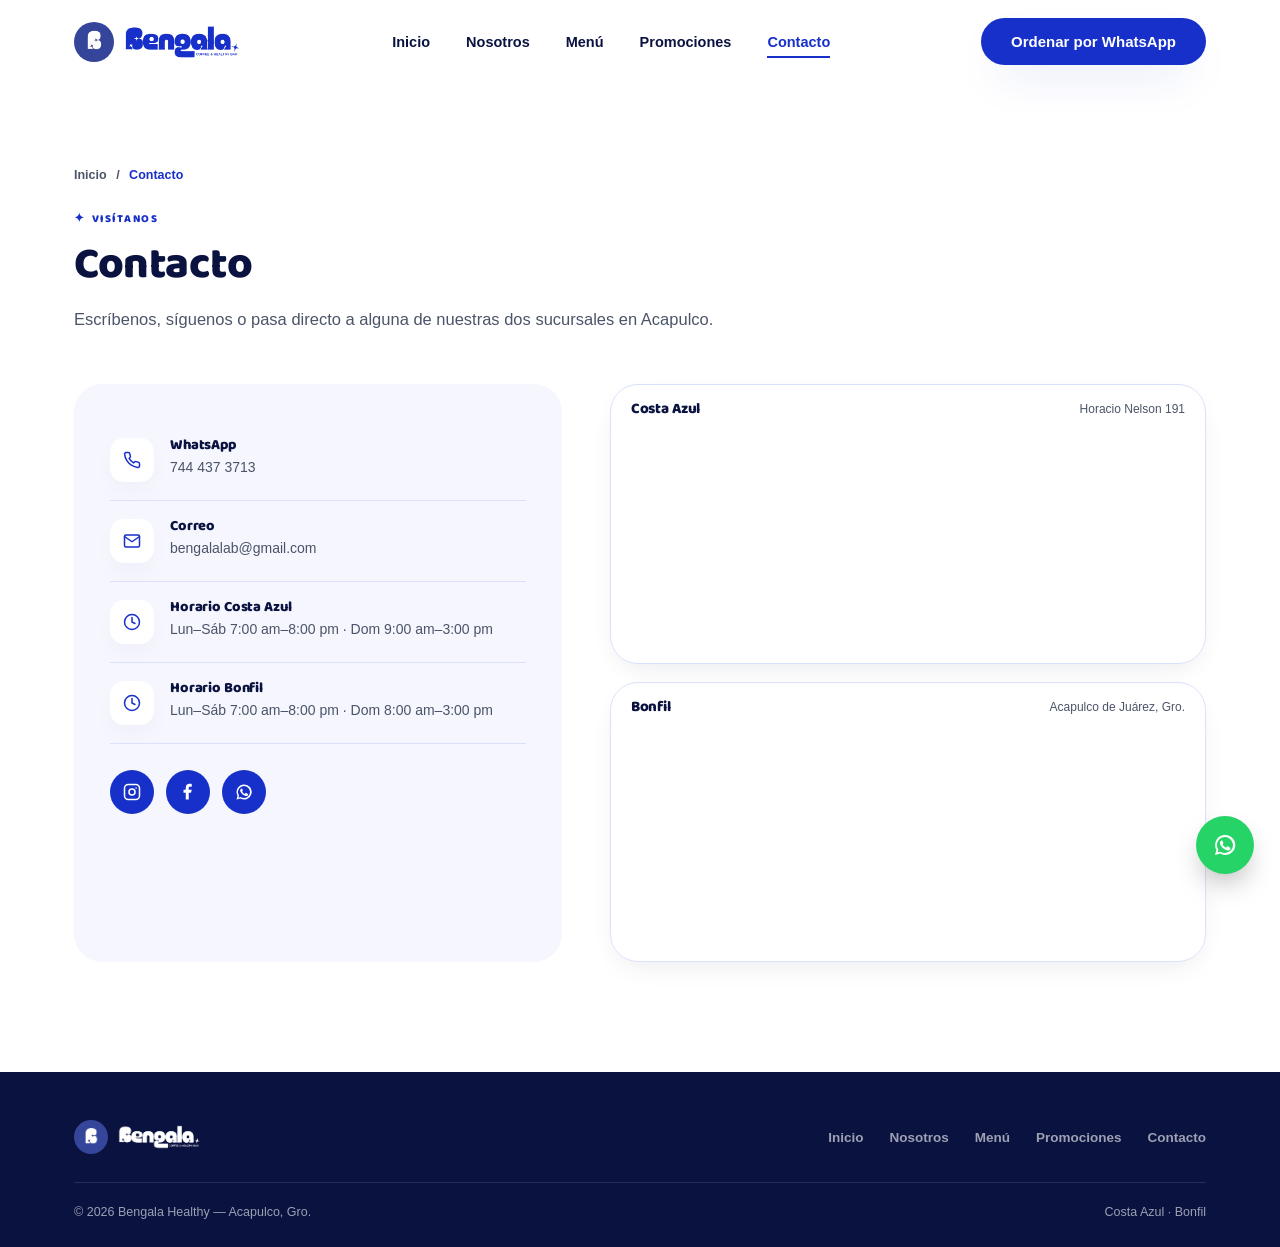
==== bengala-contacto.html @ 504281fe "Usa el logotipo real de Bengala (letras) en vez de texto tipografiado Co-Authored-By: Claude Sonnet " ====
<!DOCTYPE html>
<html lang="es-MX">
<head>
<meta charset="UTF-8">
<meta name="viewport" content="width=device-width, initial-scale=1.0">
<title>Contacto | Bengala Healthy — Acapulco</title>
<meta name="description" content="Contacta a Bengala Healthy: WhatsApp, correo, horarios y ubicaciones en Costa Azul y Bonfil, Acapulco.">
<link rel="icon" type="image/jpeg" href="[data-uri]">
<style>
:root{
  --cobalt-50:#EEF0FD;--cobalt-100:#DCE1FB;--cobalt-200:#B9C3F7;--cobalt-300:#8D9CF0;
  --cobalt-400:#5A6BE5;--cobalt-500:#2F44D6;--cobalt-600:#1730C9;--cobalt-700:#12269E;
  --cobalt-800:#0E1D79;--cobalt-900:#0A1554;--ink:#0A1240;--graphite:#4B5468;
  --shadow-soft:0 20px 45px -20px rgba(23,48,201,0.4);--shadow-card:0 10px 30px -12px rgba(14,27,61,0.12);
  --font:-apple-system,BlinkMacSystemFont,"Segoe UI",Roboto,"Helvetica Neue",Arial,sans-serif;
}
*{box-sizing:border-box;}
@font-face{font-family:'Baloo 2';font-style:normal;font-weight:400 800;font-display:swap;src:url([data-uri]) format("woff2");}
html{scroll-behavior:smooth;}
body{margin:0;font-family:var(--font);color:var(--ink);background:#fff;-webkit-font-smoothing:antialiased;}
h1,h2,h3,h4{margin:0;line-height:1.08;font-weight:800;letter-spacing:-0.01em;text-wrap:balance;font-family:'Baloo 2',var(--font);}
p{margin:0;}
a{text-decoration:none;color:inherit;}
img{max-width:100%;display:block;}
::selection{background:var(--cobalt-100);color:var(--cobalt-900);}
.wrap{max-width:1180px;margin:0 auto;padding:0 24px;}
.eyebrow{display:inline-flex;align-items:center;gap:6px;font-size:11px;font-weight:800;letter-spacing:0.14em;text-transform:uppercase;color:var(--cobalt-600);font-family:'Baloo 2',var(--font);}
.eyebrow::before{content:"✦";font-size:12px;}
.btn{display:inline-flex;align-items:center;justify-content:center;gap:8px;padding:15px 30px;border-radius:100px;font-weight:700;font-size:15px;cursor:pointer;border:none;transition:transform .25s ease,box-shadow .25s ease,background .25s ease,border-color .25s ease;white-space:nowrap;}
.btn-primary{background:var(--cobalt-600);color:#fff;box-shadow:var(--shadow-soft);}
.btn-primary:hover{transform:translateY(-2px);background:var(--cobalt-700);}
header{position:fixed;top:0;left:0;right:0;z-index:100;padding:18px 0;transition:background .3s ease,box-shadow .3s ease,padding .3s ease,backdrop-filter .3s ease;}
header.scrolled{background:rgba(255,255,255,0.92);backdrop-filter:blur(10px);box-shadow:var(--shadow-card);padding:12px 0;}
.nav-inner{display:flex;align-items:center;justify-content:space-between;gap:20px;}
.logo{display:flex;align-items:center;gap:10px;}
.logo-mark{width:40px;height:40px;flex-shrink:0;display:block;border-radius:50%;overflow:hidden;}
.logo-mark img{display:block;width:100%;height:100%;object-fit:cover;}
.logo-text{line-height:1.1;}
.logo-text b{display:block;font-size:19px;font-weight:800;color:var(--ink);font-family:'Baloo 2',var(--font);}
.logo-text span{display:block;font-size:10px;font-weight:800;letter-spacing:0.2em;text-transform:uppercase;color:var(--cobalt-600);}
.wordmark-blue{height:34px;width:auto;display:block;}
.wordmark-white{height:34px;width:auto;display:none;}
.footer-wordmark{height:24px;width:auto;display:block;}
nav.links{display:flex;align-items:center;gap:36px;}
nav.links a{font-size:14.5px;font-weight:700;color:var(--ink);position:relative;padding:4px 0;}
nav.links a.active{color:var(--cobalt-600);}
nav.links a::after{content:"";position:absolute;left:0;bottom:-4px;width:0;height:2px;background:var(--cobalt-600);transition:width .25s ease;}
nav.links a:hover::after,nav.links a.active::after{width:100%;}
.nav-cta{display:flex;align-items:center;gap:14px;}
.burger{display:none;background:none;cursor:pointer;padding:8px;border-radius:50%;border:1px solid var(--cobalt-100);}
.burger span{display:block;width:20px;height:2px;background:var(--ink);border-radius:2px;}
.mobile-menu{display:none;background:#fff;border-top:1px solid var(--cobalt-100);padding:22px 24px;flex-direction:column;gap:18px;font-weight:700;font-size:16px;box-shadow:var(--shadow-card);}
.mobile-menu.open{display:flex;}
.mobile-menu a.active{color:var(--cobalt-600);}
.mobile-menu .btn{align-self:flex-start;}
@media(max-width:860px){nav.links{display:none;}.nav-cta .btn-primary{display:none;}.burger{display:inline-flex;flex-direction:column;align-items:center;justify-content:center;gap:4px;}}
.breadcrumb{font-size:12.5px;font-weight:700;color:var(--graphite);margin-bottom:26px;}
.breadcrumb a:hover{color:var(--cobalt-600);}
.breadcrumb .sep{margin:0 6px;}
.breadcrumb .current{color:var(--cobalt-600);}
.section-head{max-width:640px;margin-bottom:52px;}
.section-head h1,.section-head h2{margin-top:14px;font-size:clamp(30px,3.6vw,44px);}
.section-head p{margin-top:16px;font-size:16.5px;color:var(--graphite);line-height:1.6;}
.contacto-section{padding:168px 0 110px;background:#fff;}
@media(max-width:640px){.contacto-section{padding-top:112px;padding-bottom:70px;}}
.contact-grid{display:grid;grid-template-columns:.9fr 1.1fr;gap:48px;}
.contact-card{background:rgba(238,240,253,.6);border-radius:28px;padding:36px;}
.contact-row{display:flex;gap:16px;padding:18px 0;border-bottom:1px solid var(--cobalt-100);}
.contact-row:last-of-type{border-bottom:none;}
.contact-icon{width:44px;height:44px;border-radius:14px;background:#fff;box-shadow:var(--shadow-card);display:flex;align-items:center;justify-content:center;flex-shrink:0;}
.contact-row h4{font-size:14.5px;}
.contact-row p,.contact-row a{margin-top:5px;font-size:14px;color:var(--graphite);display:block;}
.contact-row a:hover{color:var(--cobalt-600);}
.social-row{display:flex;gap:12px;margin-top:26px;}
.social-btn{width:44px;height:44px;border-radius:50%;background:var(--cobalt-600);color:#fff;display:flex;align-items:center;justify-content:center;transition:transform .2s ease,background .2s ease;}
.social-btn:hover{background:var(--cobalt-700);transform:translateY(-3px);}
.map-stack{display:flex;flex-direction:column;gap:18px;}
.map-card{border-radius:28px;overflow:hidden;box-shadow:var(--shadow-card);border:1px solid var(--cobalt-100);}
.map-label{padding:16px 20px;display:flex;justify-content:space-between;align-items:center;}
.map-label h4{font-size:15px;}
.map-label span{font-size:12px;color:var(--graphite);}
.map-card iframe{width:100%;height:230px;border:0;display:block;}
@media(max-width:900px){.contact-grid{grid-template-columns:1fr;}}
footer{background:var(--ink);color:rgba(255,255,255,.6);padding:48px 0 28px;}
.footer-top{display:flex;justify-content:space-between;align-items:center;flex-wrap:wrap;gap:20px;padding-bottom:28px;border-bottom:1px solid rgba(255,255,255,.12);}
.footer-logo{display:flex;align-items:center;gap:10px;color:#fff;font-weight:800;font-size:20px;font-family:'Baloo 2',var(--font);}
.footer-logo .logo-mark{width:34px;height:34px;}
.footer-links{display:flex;flex-wrap:wrap;gap:26px;font-size:13.5px;font-weight:700;}
.footer-links a:hover{color:#fff;}
.footer-bottom{display:flex;justify-content:space-between;flex-wrap:wrap;gap:10px;padding-top:22px;font-size:12.5px;}
.whatsapp-float{position:fixed;bottom:26px;right:26px;z-index:90;width:58px;height:58px;border-radius:50%;background:#25D366;color:#fff;display:flex;align-items:center;justify-content:center;box-shadow:0 14px 30px -10px rgba(0,0,0,.4);animation:pulse 2.4s infinite;}
@keyframes pulse{0%{box-shadow:0 0 0 0 rgba(37,211,102,.45),0 14px 30px -10px rgba(0,0,0,.4);}70%{box-shadow:0 0 0 14px rgba(37,211,102,0),0 14px 30px -10px rgba(0,0,0,.4);}100%{box-shadow:0 0 0 0 rgba(37,211,102,0),0 14px 30px -10px rgba(0,0,0,.4);}}
[data-reveal]{opacity:0;transform:translateY(22px);transition:opacity .7s ease,transform .7s ease;}
[data-reveal].in{opacity:1;transform:translateY(0);}
@media(prefers-reduced-motion:reduce){[data-reveal]{opacity:1;transform:none;transition:none;}.whatsapp-float{animation:none;}}
</style>
</head>
<body>

<header id="siteHeader">
  <div class="wrap nav-inner">
    <a href="index.html" class="logo">
      <span class="logo-mark"><img src="[data-uri]" alt="Bengala"></span>
      <span class="logo-text"><img class="wordmark-blue" src="[data-uri]" alt="Bengala Coffee & Healthy Bar"><img class="wordmark-white" src="[data-uri]" alt="Bengala Coffee & Healthy Bar"></span>
    </a>
    <nav class="links" id="navLinks">
      <a href="index.html">Inicio</a>
      <a href="bengala-nosotros.html">Nosotros</a>
      <a href="bengala-menu.html">Menú</a>
      <a href="bengala-promociones.html">Promociones</a>
      <a href="bengala-contacto.html" class="active">Contacto</a>
    </nav>
    <div class="nav-cta">
      <a href="https://wa.me/527444373713" target="_blank" rel="noopener" class="btn btn-primary">Ordenar por WhatsApp</a>
      <button class="burger" id="burger" aria-label="Abrir menú" aria-expanded="false"><span></span><span></span><span></span></button>
    </div>
  </div>
  <div class="mobile-menu" id="mobileMenu">
    <a href="index.html">Inicio</a>
    <a href="bengala-nosotros.html">Nosotros</a>
    <a href="bengala-menu.html">Menú</a>
    <a href="bengala-promociones.html">Promociones</a>
    <a href="bengala-contacto.html" class="active">Contacto</a>
    <a href="https://wa.me/527444373713" target="_blank" rel="noopener" class="btn btn-primary">Ordenar por WhatsApp</a>
  </div>
</header>

<section class="contacto-section">
  <div class="wrap">
    <nav class="breadcrumb" data-reveal>
      <a href="index.html">Inicio</a>
      <span class="sep">/</span>
      <span class="current">Contacto</span>
    </nav>
    <div class="section-head" data-reveal>
      <span class="eyebrow">Visítanos</span>
      <h1>Contacto</h1>
      <p>Escríbenos, síguenos o pasa directo a alguna de nuestras dos sucursales en Acapulco.</p>
    </div>

    <div class="contact-grid">
      <div class="contact-card" data-reveal>
        <div class="contact-row">
          <div class="contact-icon"><svg width="18" height="18" viewBox="0 0 24 24" fill="none" stroke="#1730C9" stroke-width="2" stroke-linecap="round" stroke-linejoin="round"><path d="M22 16.92v3a2 2 0 0 1-2.18 2 19.79 19.79 0 0 1-8.63-3.07 19.5 19.5 0 0 1-6-6 19.79 19.79 0 0 1-3.07-8.67A2 2 0 0 1 4.11 2h3a2 2 0 0 1 2 1.72c.13.96.36 1.9.68 2.81a2 2 0 0 1-.45 2.11L8.09 9.91a16 16 0 0 0 6 6l1.27-1.27a2 2 0 0 1 2.11-.45c.9.32 1.85.55 2.81.68A2 2 0 0 1 22 16.92Z"/></svg></div>
          <div>
            <h4>WhatsApp</h4>
            <a href="https://wa.me/527444373713" target="_blank" rel="noopener">744 437 3713</a>
          </div>
        </div>
        <div class="contact-row">
          <div class="contact-icon"><svg width="18" height="18" viewBox="0 0 24 24" fill="none" stroke="#1730C9" stroke-width="2" stroke-linecap="round" stroke-linejoin="round"><path d="m22 6-10 7L2 6"/><rect x="2" y="4" width="20" height="16" rx="2"/></svg></div>
          <div>
            <h4>Correo</h4>
            <a href="mailto:bengalalab@gmail.com">bengalalab@gmail.com</a>
          </div>
        </div>
        <div class="contact-row">
          <div class="contact-icon"><svg width="18" height="18" viewBox="0 0 24 24" fill="none" stroke="#1730C9" stroke-width="2" stroke-linecap="round" stroke-linejoin="round"><circle cx="12" cy="12" r="10"/><polyline points="12 6 12 12 16 14"/></svg></div>
          <div>
            <h4>Horario Costa Azul</h4>
            <p>Lun–Sáb 7:00 am–8:00 pm · Dom 9:00 am–3:00 pm</p>
          </div>
        </div>
        <div class="contact-row">
          <div class="contact-icon"><svg width="18" height="18" viewBox="0 0 24 24" fill="none" stroke="#1730C9" stroke-width="2" stroke-linecap="round" stroke-linejoin="round"><circle cx="12" cy="12" r="10"/><polyline points="12 6 12 12 16 14"/></svg></div>
          <div>
            <h4>Horario Bonfil</h4>
            <p>Lun–Sáb 7:00 am–8:00 pm · Dom 8:00 am–3:00 pm</p>
          </div>
        </div>

        <div class="social-row">
          <a href="https://www.instagram.com/bengala.healthy/" target="_blank" rel="noopener" aria-label="Instagram" class="social-btn">
            <svg width="18" height="18" viewBox="0 0 24 24" fill="none" stroke="white" stroke-width="2"><rect x="2" y="2" width="20" height="20" rx="5"/><circle cx="12" cy="12" r="4"/><circle cx="17.5" cy="6.5" r="1" fill="white" stroke="none"/></svg>
          </a>
          <a href="https://www.facebook.com/p/BengalaHealthy-61576665325923/" target="_blank" rel="noopener" aria-label="Facebook" class="social-btn">
            <svg width="18" height="18" viewBox="0 0 24 24" fill="white" stroke="none"><path d="M13 22v-9h3l1-4h-4V6.5C13 5.4 13.4 5 14.6 5H17V1.2C16.6 1.1 15.4 1 14 1c-3 0-5 1.8-5 5.2V9H6v4h3v9h4Z"/></svg>
          </a>
          <a href="https://wa.me/527444373713" target="_blank" rel="noopener" aria-label="WhatsApp" class="social-btn">
            <svg width="18" height="18" viewBox="0 0 24 24" fill="white" stroke="none"><path d="M12 2a10 10 0 0 0-8.6 15L2 22l5.2-1.4A10 10 0 1 0 12 2Zm0 18a8 8 0 0 1-4.1-1.1l-.3-.2-3 .8.8-2.9-.2-.3A8 8 0 1 1 12 20Zm4.4-6c-.2-.1-1.4-.7-1.6-.8-.2-.1-.4-.1-.6.1-.2.2-.6.8-.8 1-.1.2-.3.2-.5.1-.2-.1-1-.4-1.9-1.2-.7-.6-1.2-1.4-1.3-1.6-.1-.2 0-.4.1-.5l.4-.4c.1-.1.2-.3.2-.4.1-.1 0-.3 0-.4-.1-.1-.6-1.4-.8-1.9-.2-.5-.4-.4-.6-.4h-.5c-.2 0-.4.1-.7.3-.2.2-.9.9-.9 2.2s.9 2.5 1.1 2.7c.1.2 1.9 2.9 4.6 4 .6.3 1.1.4 1.5.5.6.2 1.2.2 1.6.1.5-.1 1.4-.6 1.6-1.1.2-.5.2-1 .1-1.1-.1-.1-.2-.2-.4-.3Z"/></svg>
          </a>
        </div>
      </div>

      <div class="map-stack" data-reveal>
        <div class="map-card">
          <div class="map-label"><h4>Costa Azul</h4><span>Horacio Nelson 191</span></div>
          <iframe loading="lazy" referrerpolicy="no-referrer-when-downgrade" src="https://www.google.com/maps?q=Bengala+Horacio+Nelson+191+Costa+Azul+Acapulco&output=embed"></iframe>
        </div>
        <div class="map-card">
          <div class="map-label"><h4>Bonfil</h4><span>Acapulco de Juárez, Gro.</span></div>
          <iframe loading="lazy" referrerpolicy="no-referrer-when-downgrade" src="https://www.google.com/maps?q=Bengala+Healthy+Bonfil+Acapulco&output=embed"></iframe>
        </div>
      </div>
    </div>
  </div>
</section>

<footer>
  <div class="wrap">
    <div class="footer-top">
      <div class="footer-logo"><span class="logo-mark"><img src="[data-uri]" alt="Bengala"></span> <img class="footer-wordmark" src="[data-uri]" alt="Bengala Coffee & Healthy Bar"></div>
      <nav class="footer-links">
        <a href="index.html">Inicio</a>
        <a href="bengala-nosotros.html">Nosotros</a>
        <a href="bengala-menu.html">Menú</a>
        <a href="bengala-promociones.html">Promociones</a>
        <a href="bengala-contacto.html">Contacto</a>
      </nav>
    </div>
    <div class="footer-bottom">
      <span>© 2026 Bengala Healthy — Acapulco, Gro.</span>
      <span>Costa Azul · Bonfil</span>
    </div>
  </div>
</footer>

<a href="https://wa.me/527444373713" target="_blank" rel="noopener" aria-label="Escríbenos por WhatsApp" class="whatsapp-float">
  <svg width="24" height="24" viewBox="0 0 24 24" fill="white" stroke="none"><path d="M12 2a10 10 0 0 0-8.6 15L2 22l5.2-1.4A10 10 0 1 0 12 2Zm0 18a8 8 0 0 1-4.1-1.1l-.3-.2-3 .8.8-2.9-.2-.3A8 8 0 1 1 12 20Zm4.4-6c-.2-.1-1.4-.7-1.6-.8-.2-.1-.4-.1-.6.1-.2.2-.6.8-.8 1-.1.2-.3.2-.5.1-.2-.1-1-.4-1.9-1.2-.7-.6-1.2-1.4-1.3-1.6-.1-.2 0-.4.1-.5l.4-.4c.1-.1.2-.3.2-.4.1-.1 0-.3 0-.4-.1-.1-.6-1.4-.8-1.9-.2-.5-.4-.4-.6-.4h-.5c-.2 0-.4.1-.7.3-.2.2-.9.9-.9 2.2s.9 2.5 1.1 2.7c.1.2 1.9 2.9 4.6 4 .6.3 1.1.4 1.5.5.6.2 1.2.2 1.6.1.5-.1 1.4-.6 1.6-1.1.2-.5.2-1 .1-1.1-.1-.1-.2-.2-.4-.3Z"/></svg>
</a>

<script>
  var header = document.getElementById('siteHeader');
  function applyHeaderState(){ header.classList.toggle('scrolled', window.scrollY > 20); }
  window.addEventListener('scroll', applyHeaderState);
  applyHeaderState();

  var burger = document.getElementById('burger');
  var mobileMenu = document.getElementById('mobileMenu');
  burger.addEventListener('click', function(){
    var open = mobileMenu.classList.toggle('open');
    burger.setAttribute('aria-expanded', open ? 'true' : 'false');
  });
  Array.prototype.forEach.call(mobileMenu.querySelectorAll('a'), function(a){
    a.addEventListener('click', function(){ mobileMenu.classList.remove('open'); });
  });

  if ('IntersectionObserver' in window) {
    var io = new IntersectionObserver(function(entries){
      entries.forEach(function(e){ if (e.isIntersecting) { e.target.classList.add('in'); io.unobserve(e.target); } });
    }, { threshold: 0.15 });
    Array.prototype.forEach.call(document.querySelectorAll('[data-reveal]'), function(el){ io.observe(el); });
  } else {
    Array.prototype.forEach.call(document.querySelectorAll('[data-reveal]'), function(el){ el.classList.add('in'); });
  }
</script>

</body>
</html>
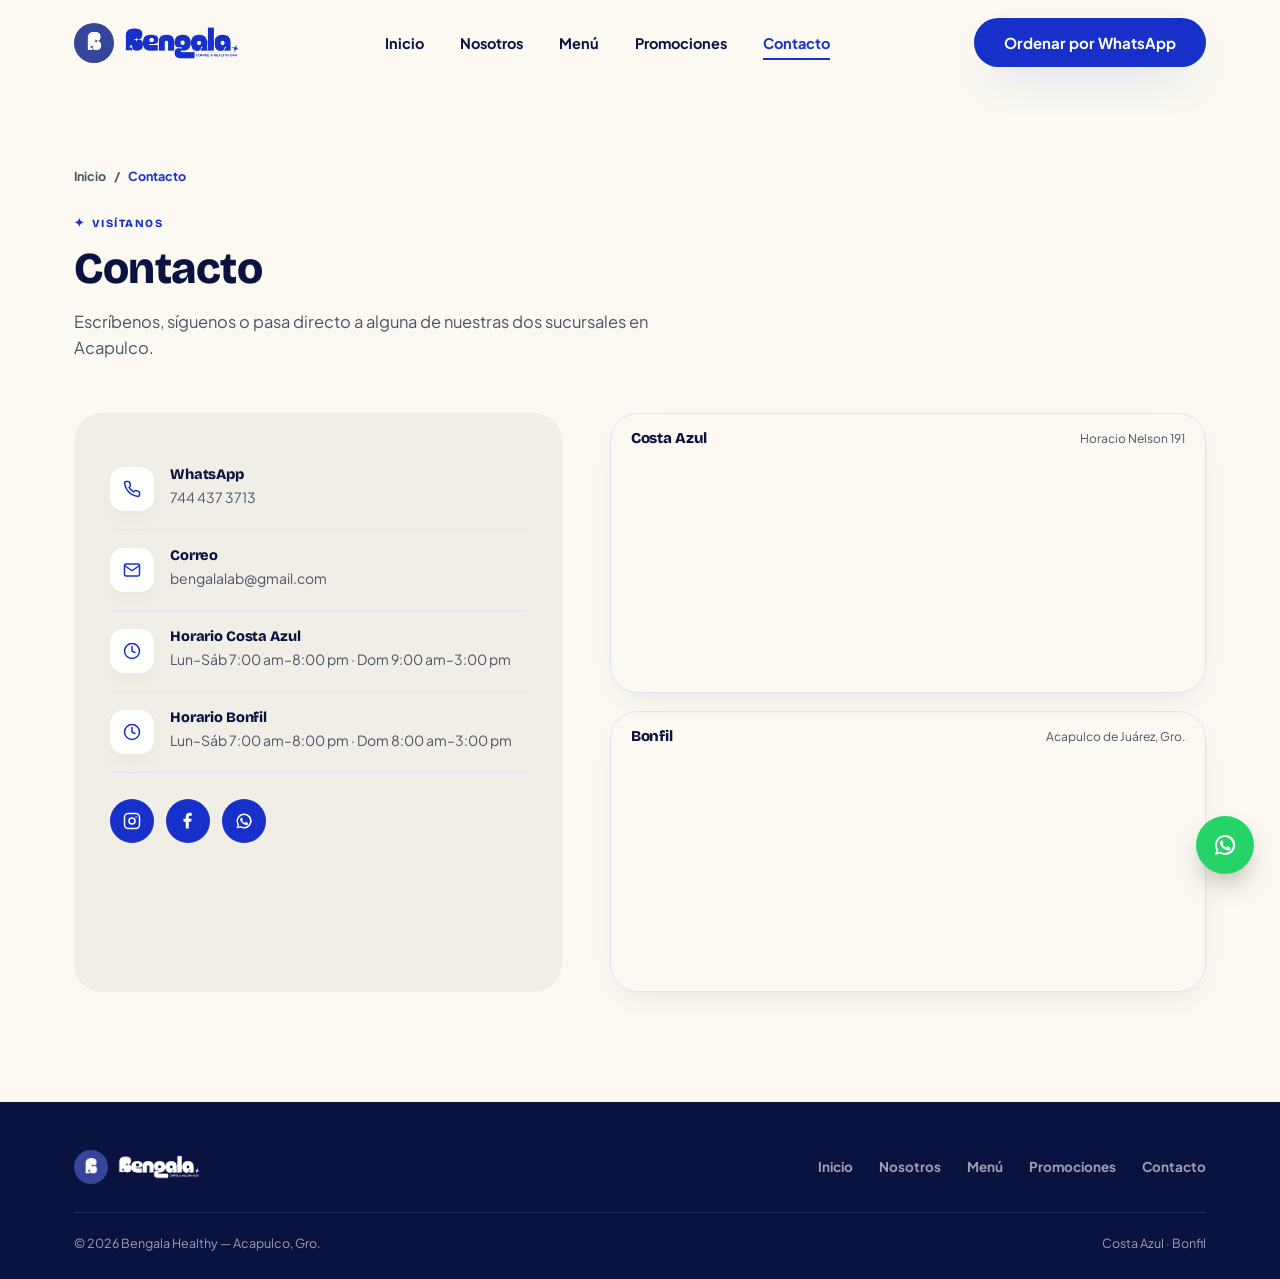
==== commit 5256bbc5: "Rediseño visual con dirección de marca 'It's Time to Shine': tipografía Bricolage Grotesque + Plus J" ====
--- a/bengala-contacto.html
+++ b/bengala-contacto.html
@@ -13,18 +13,20 @@
   --cobalt-800:#0E1D79;--cobalt-900:#0A1554;--ink:#0A1240;--graphite:#4B5468;
   --shadow-soft:0 20px 45px -20px rgba(23,48,201,0.4);--shadow-card:0 10px 30px -12px rgba(14,27,61,0.12);
   --font:-apple-system,BlinkMacSystemFont,"Segoe UI",Roboto,"Helvetica Neue",Arial,sans-serif;
+  --cream:#FBF9F1;--cream-card:#FFFDF5;--orange:#FD761A;--orange-dark:#9D4300;--orange-ink:#5C2400;--purple:#8127CF;--purple-dark:#6500AD;--purple-ink:#3B0764;
 }
 *{box-sizing:border-box;}
-@font-face{font-family:'Baloo 2';font-style:normal;font-weight:400 800;font-display:swap;src:url([data-uri]) format("woff2");}
+@font-face{font-family:'Bricolage Grotesque';font-style:normal;font-weight:400 800;font-display:swap;src:url([data-uri]) format("woff2");}
+@font-face{font-family:'Plus Jakarta Sans';font-style:normal;font-weight:400 800;font-display:swap;src:url([data-uri]) format("woff2");}
 html{scroll-behavior:smooth;}
-body{margin:0;font-family:var(--font);color:var(--ink);background:#fff;-webkit-font-smoothing:antialiased;}
-h1,h2,h3,h4{margin:0;line-height:1.08;font-weight:800;letter-spacing:-0.01em;text-wrap:balance;font-family:'Baloo 2',var(--font);}
+body{margin:0;font-family:'Plus Jakarta Sans',var(--font);color:var(--ink);background:var(--cream);-webkit-font-smoothing:antialiased;}
+h1,h2,h3,h4{margin:0;line-height:1.08;font-weight:800;letter-spacing:-0.01em;text-wrap:balance;font-family:'Bricolage Grotesque',var(--font);}
 p{margin:0;}
 a{text-decoration:none;color:inherit;}
 img{max-width:100%;display:block;}
 ::selection{background:var(--cobalt-100);color:var(--cobalt-900);}
 .wrap{max-width:1180px;margin:0 auto;padding:0 24px;}
-.eyebrow{display:inline-flex;align-items:center;gap:6px;font-size:11px;font-weight:800;letter-spacing:0.14em;text-transform:uppercase;color:var(--cobalt-600);font-family:'Baloo 2',var(--font);}
+.eyebrow{display:inline-flex;align-items:center;gap:6px;font-size:11px;font-weight:800;letter-spacing:0.14em;text-transform:uppercase;color:var(--cobalt-600);font-family:'Bricolage Grotesque',var(--font);}
 .eyebrow::before{content:"✦";font-size:12px;}
 .btn{display:inline-flex;align-items:center;justify-content:center;gap:8px;padding:15px 30px;border-radius:100px;font-weight:700;font-size:15px;cursor:pointer;border:none;transition:transform .25s ease,box-shadow .25s ease,background .25s ease,border-color .25s ease;white-space:nowrap;}
 .btn-primary{background:var(--cobalt-600);color:#fff;box-shadow:var(--shadow-soft);}
@@ -36,7 +38,7 @@
 .logo-mark{width:40px;height:40px;flex-shrink:0;display:block;border-radius:50%;overflow:hidden;}
 .logo-mark img{display:block;width:100%;height:100%;object-fit:cover;}
 .logo-text{line-height:1.1;}
-.logo-text b{display:block;font-size:19px;font-weight:800;color:var(--ink);font-family:'Baloo 2',var(--font);}
+.logo-text b{display:block;font-size:19px;font-weight:800;color:var(--ink);font-family:'Bricolage Grotesque',var(--font);}
 .logo-text span{display:block;font-size:10px;font-weight:800;letter-spacing:0.2em;text-transform:uppercase;color:var(--cobalt-600);}
 .wordmark-blue{height:34px;width:auto;display:block;}
 .wordmark-white{height:34px;width:auto;display:none;}
@@ -61,10 +63,10 @@
 .section-head{max-width:640px;margin-bottom:52px;}
 .section-head h1,.section-head h2{margin-top:14px;font-size:clamp(30px,3.6vw,44px);}
 .section-head p{margin-top:16px;font-size:16.5px;color:var(--graphite);line-height:1.6;}
-.contacto-section{padding:168px 0 110px;background:#fff;}
+.contacto-section{padding:168px 0 110px;background:var(--cream);}
 @media(max-width:640px){.contacto-section{padding-top:112px;padding-bottom:70px;}}
 .contact-grid{display:grid;grid-template-columns:.9fr 1.1fr;gap:48px;}
-.contact-card{background:rgba(238,240,253,.6);border-radius:28px;padding:36px;}
+.contact-card{background:#F0EEE6;border-radius:28px;padding:36px;}
 .contact-row{display:flex;gap:16px;padding:18px 0;border-bottom:1px solid var(--cobalt-100);}
 .contact-row:last-of-type{border-bottom:none;}
 .contact-icon{width:44px;height:44px;border-radius:14px;background:#fff;box-shadow:var(--shadow-card);display:flex;align-items:center;justify-content:center;flex-shrink:0;}
@@ -83,7 +85,7 @@
 @media(max-width:900px){.contact-grid{grid-template-columns:1fr;}}
 footer{background:var(--ink);color:rgba(255,255,255,.6);padding:48px 0 28px;}
 .footer-top{display:flex;justify-content:space-between;align-items:center;flex-wrap:wrap;gap:20px;padding-bottom:28px;border-bottom:1px solid rgba(255,255,255,.12);}
-.footer-logo{display:flex;align-items:center;gap:10px;color:#fff;font-weight:800;font-size:20px;font-family:'Baloo 2',var(--font);}
+.footer-logo{display:flex;align-items:center;gap:10px;color:#fff;font-weight:800;font-size:20px;font-family:'Bricolage Grotesque',var(--font);}
 .footer-logo .logo-mark{width:34px;height:34px;}
 .footer-links{display:flex;flex-wrap:wrap;gap:26px;font-size:13.5px;font-weight:700;}
 .footer-links a:hover{color:#fff;}
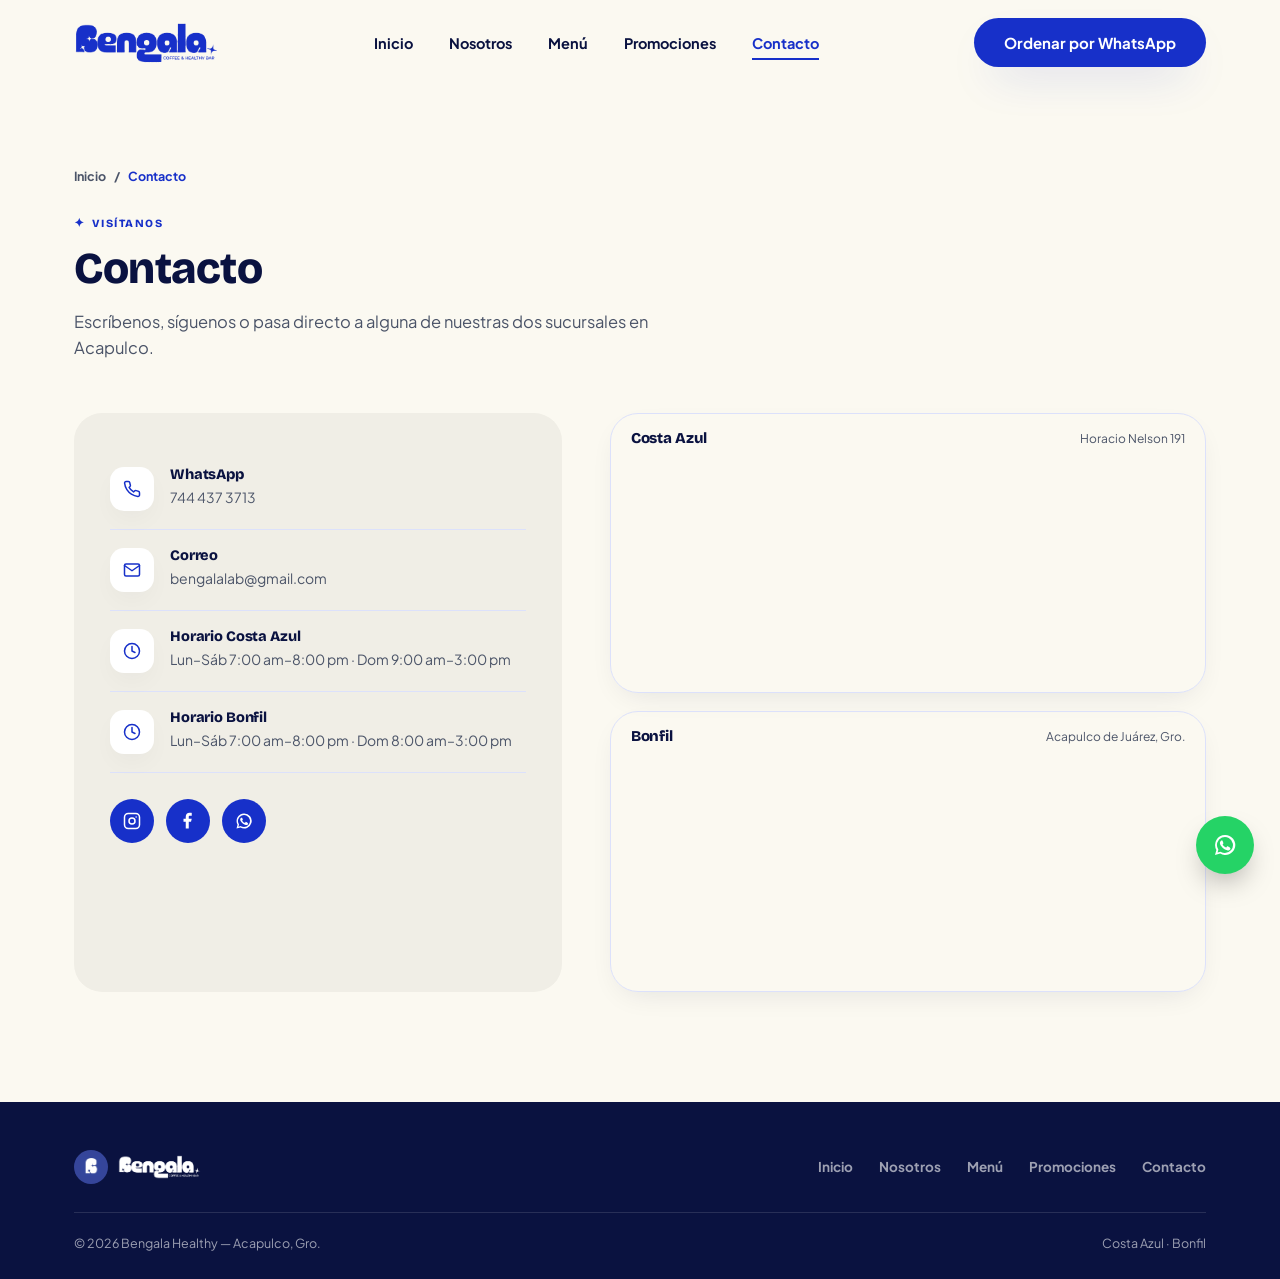
==== commit e9ac6994: "Limpia el header: solo el wordmark real, sin ícono duplicado Co-Authored-By: Claude Sonnet 5 <norepl" ====
--- a/bengala-contacto.html
+++ b/bengala-contacto.html
@@ -40,8 +40,8 @@
 .logo-text{line-height:1.1;}
 .logo-text b{display:block;font-size:19px;font-weight:800;color:var(--ink);font-family:'Bricolage Grotesque',var(--font);}
 .logo-text span{display:block;font-size:10px;font-weight:800;letter-spacing:0.2em;text-transform:uppercase;color:var(--cobalt-600);}
-.wordmark-blue{height:34px;width:auto;display:block;}
-.wordmark-white{height:34px;width:auto;display:none;}
+.wordmark-blue{height:42px;width:auto;display:block;}
+.wordmark-white{height:42px;width:auto;display:none;}
 .footer-wordmark{height:24px;width:auto;display:block;}
 nav.links{display:flex;align-items:center;gap:36px;}
 nav.links a{font-size:14.5px;font-weight:700;color:var(--ink);position:relative;padding:4px 0;}
@@ -102,7 +102,6 @@
 <header id="siteHeader">
   <div class="wrap nav-inner">
     <a href="index.html" class="logo">
-      <span class="logo-mark"><img src="[data-uri]" alt="Bengala"></span>
       <span class="logo-text"><img class="wordmark-blue" src="[data-uri]" alt="Bengala Coffee & Healthy Bar"><img class="wordmark-white" src="[data-uri]" alt="Bengala Coffee & Healthy Bar"></span>
     </a>
     <nav class="links" id="navLinks">
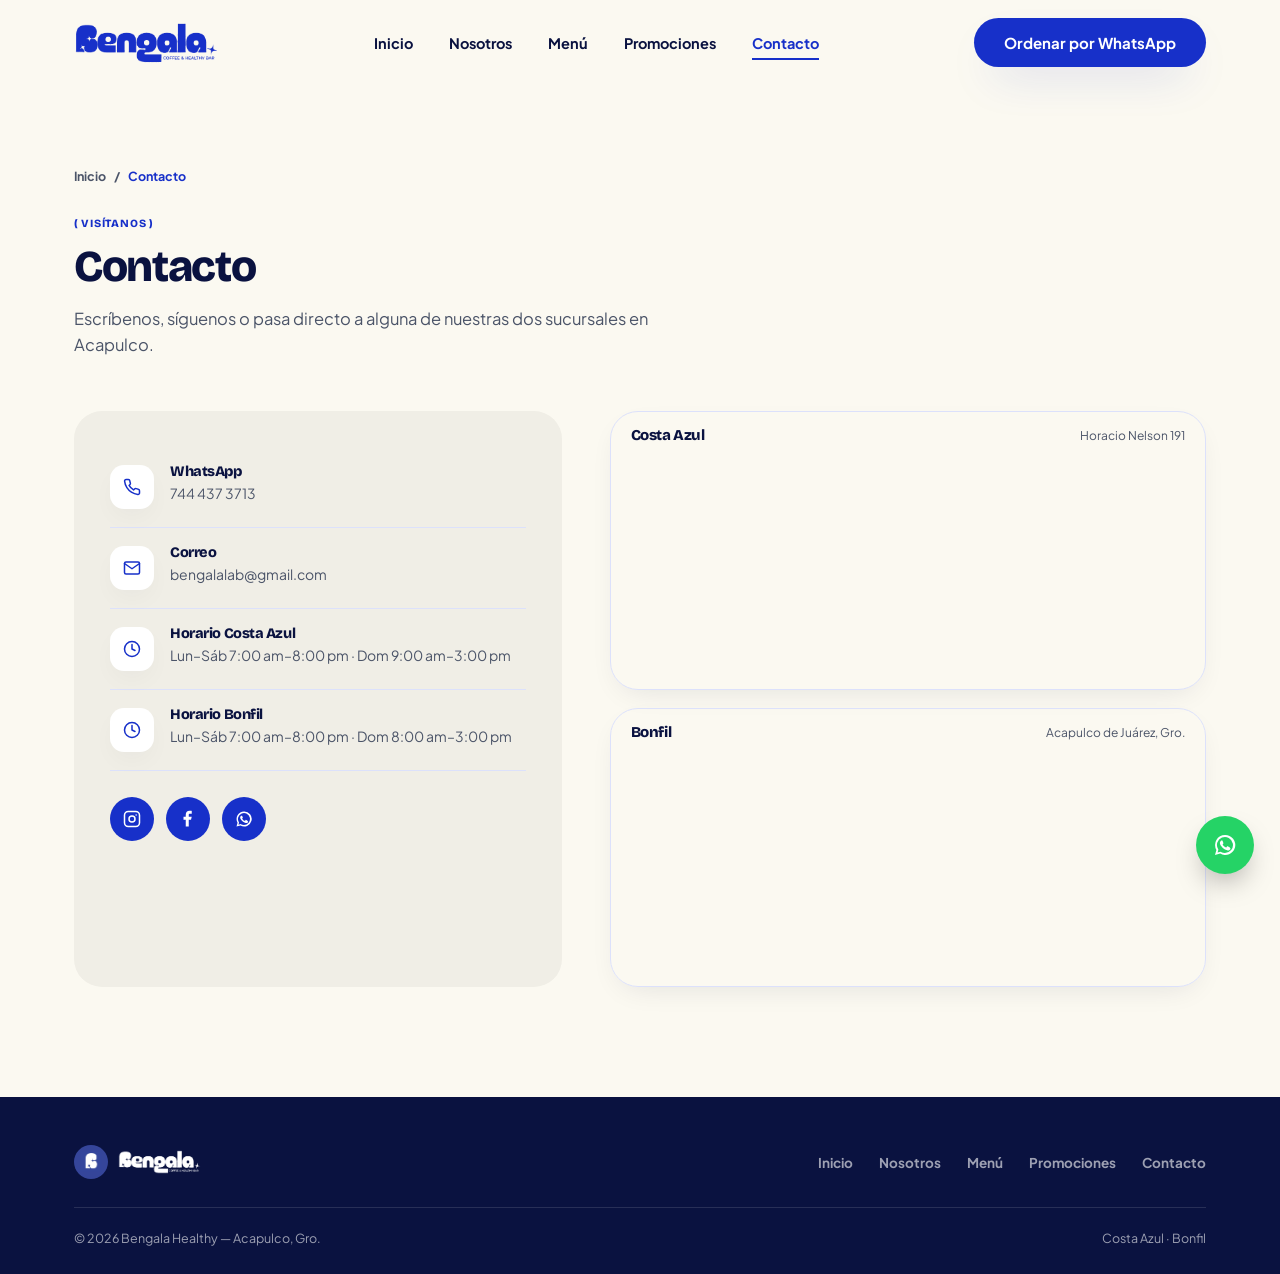
==== commit 81119d59: "Aplica vibra editorial (referencia Caoch): etiquetas entre paréntesis, headline más grande y compact" ====
--- a/bengala-contacto.html
+++ b/bengala-contacto.html
@@ -20,14 +20,15 @@
 @font-face{font-family:'Plus Jakarta Sans';font-style:normal;font-weight:400 800;font-display:swap;src:url([data-uri]) format("woff2");}
 html{scroll-behavior:smooth;}
 body{margin:0;font-family:'Plus Jakarta Sans',var(--font);color:var(--ink);background:var(--cream);-webkit-font-smoothing:antialiased;}
-h1,h2,h3,h4{margin:0;line-height:1.08;font-weight:800;letter-spacing:-0.01em;text-wrap:balance;font-family:'Bricolage Grotesque',var(--font);}
+h1,h2,h3,h4{margin:0;line-height:1.02;font-weight:800;letter-spacing:-0.03em;text-wrap:balance;font-family:'Bricolage Grotesque',var(--font);}
 p{margin:0;}
 a{text-decoration:none;color:inherit;}
 img{max-width:100%;display:block;}
 ::selection{background:var(--cobalt-100);color:var(--cobalt-900);}
 .wrap{max-width:1180px;margin:0 auto;padding:0 24px;}
-.eyebrow{display:inline-flex;align-items:center;gap:6px;font-size:11px;font-weight:800;letter-spacing:0.14em;text-transform:uppercase;color:var(--cobalt-600);font-family:'Bricolage Grotesque',var(--font);}
-.eyebrow::before{content:"✦";font-size:12px;}
+.eyebrow{display:inline-flex;align-items:center;gap:2px;font-size:11px;font-weight:800;letter-spacing:0.08em;text-transform:uppercase;color:var(--cobalt-600);font-family:'Bricolage Grotesque',var(--font);}
+.eyebrow::before{content:"(";}
+.eyebrow::after{content:")";}
 .btn{display:inline-flex;align-items:center;justify-content:center;gap:8px;padding:15px 30px;border-radius:100px;font-weight:700;font-size:15px;cursor:pointer;border:none;transition:transform .25s ease,box-shadow .25s ease,background .25s ease,border-color .25s ease;white-space:nowrap;}
 .btn-primary{background:var(--cobalt-600);color:#fff;box-shadow:var(--shadow-soft);}
 .btn-primary:hover{transform:translateY(-2px);background:var(--cobalt-700);}
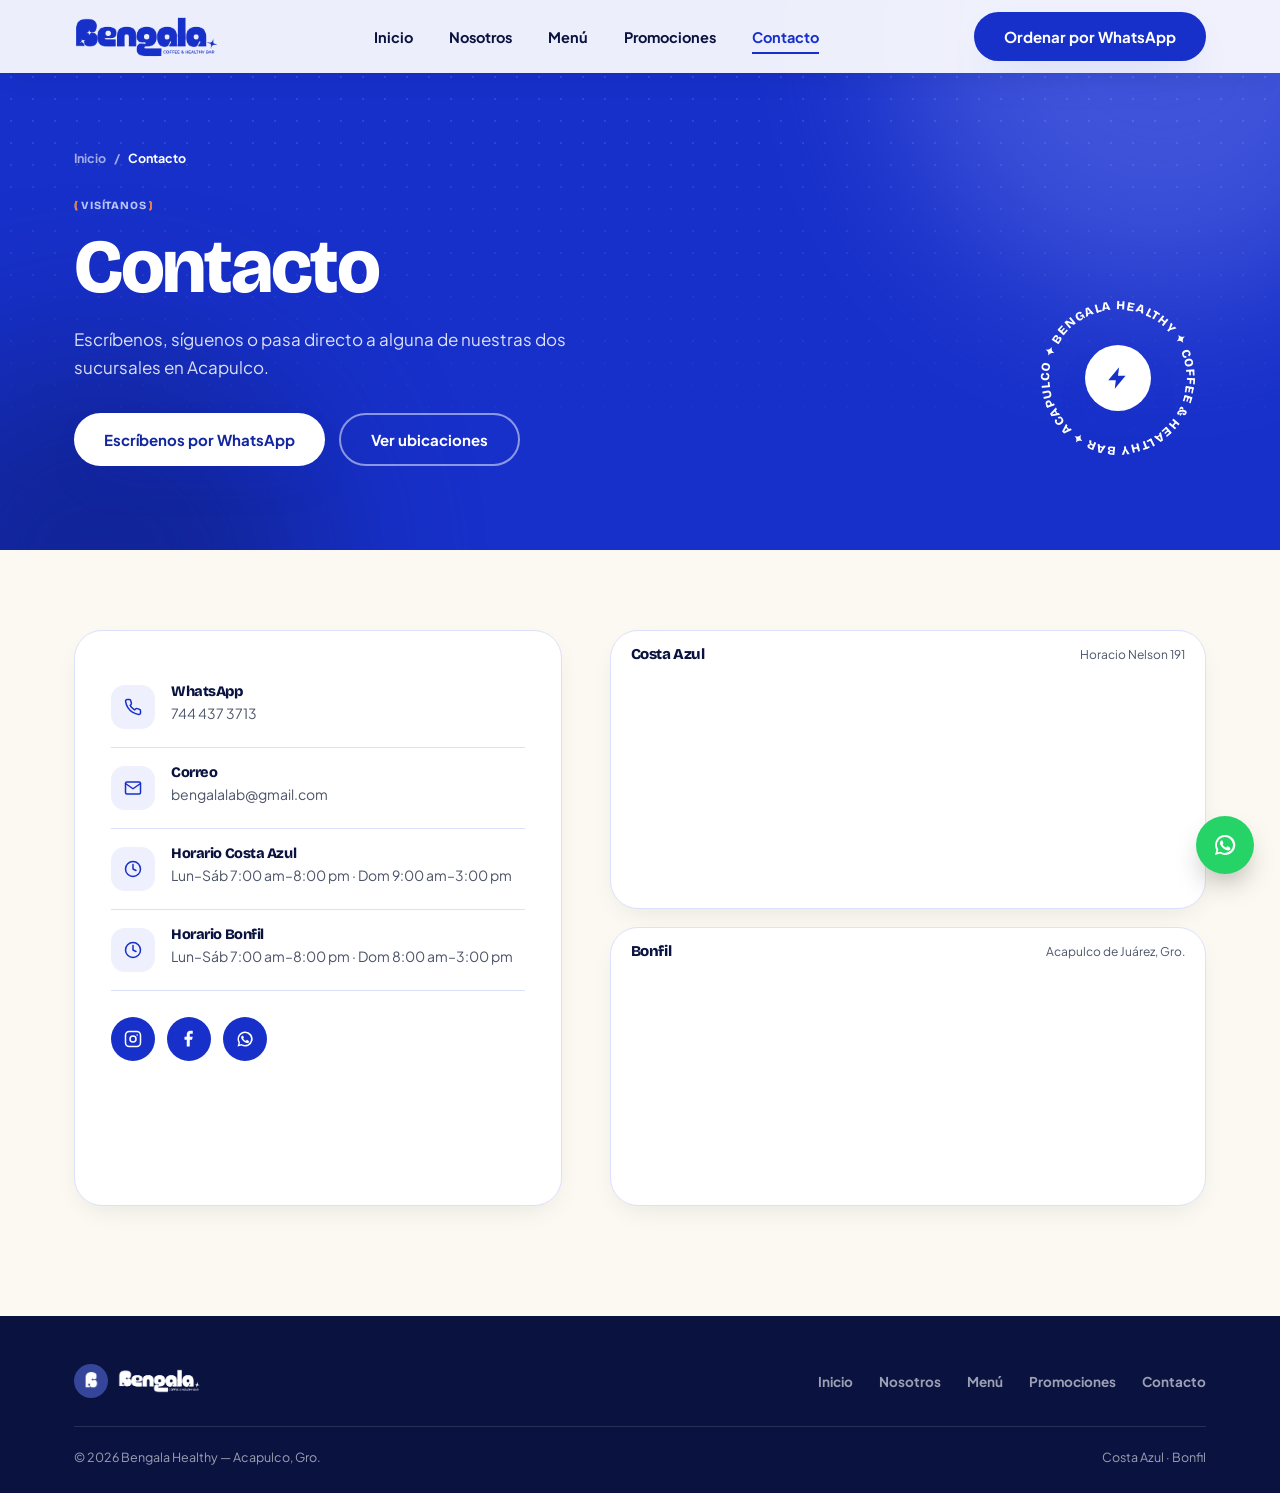
==== commit 32fc1301: "Rediseña Menú, Promociones, Nosotros y Contacto con efectos estilo React Bits Portada azul con Split" ====
--- a/bengala-contacto.html
+++ b/bengala-contacto.html
@@ -96,6 +96,118 @@
 [data-reveal]{opacity:0;transform:translateY(22px);transition:opacity .7s ease,transform .7s ease;}
 [data-reveal].in{opacity:1;transform:translateY(0);}
 @media(prefers-reduced-motion:reduce){[data-reveal]{opacity:1;transform:none;transition:none;}.whatsapp-float{animation:none;}}
+
+/* ===== React Bits (ports en JS/CSS simple) ===== */
+.btn-light{background:#fff;color:var(--cobalt-700);box-shadow:var(--shadow-soft);}
+.btn-light:hover{transform:translateY(-2px);background:var(--cream-card);}
+.btn-outline-light{background:transparent;color:#fff;border:2px solid rgba(255,255,255,.5);}
+.btn-outline-light:hover{border-color:#fff;transform:translateY(-2px);}
+.menu-section,.promo-section,.nosotros-section,.contacto-section{padding-top:80px;}
+@media(max-width:640px){.menu-section,.promo-section,.nosotros-section,.contacto-section{padding-top:56px;}}
+
+/* Portada azul */
+.page-hero{position:relative;overflow:hidden;background:var(--cobalt-600);color:#fff;padding:150px 0 84px;}
+.page-hero::after{content:"";position:absolute;inset:0;pointer-events:none;background-image:radial-gradient(rgba(255,255,255,.14) 1px,transparent 1px);background-size:22px 22px;-webkit-mask-image:linear-gradient(180deg,#000,transparent 85%);mask-image:linear-gradient(180deg,#000,transparent 85%);}
+.aurora{position:absolute;inset:0;pointer-events:none;overflow:hidden;}
+.aurora span{position:absolute;border-radius:50%;filter:blur(80px);opacity:.6;}
+.aurora span:nth-child(1){width:520px;height:520px;background:var(--cobalt-400);top:-220px;right:-140px;animation:auroraA 14s ease-in-out infinite alternate;}
+.aurora span:nth-child(2){width:440px;height:440px;background:var(--cobalt-800);bottom:-240px;left:-120px;animation:auroraB 17s ease-in-out infinite alternate;}
+@keyframes auroraA{to{transform:translate(-140px,90px) scale(1.15);}}
+@keyframes auroraB{to{transform:translate(160px,-60px) scale(1.1);}}
+.page-hero-inner{position:relative;z-index:1;display:grid;grid-template-columns:1fr auto;gap:48px;align-items:end;}
+.page-hero .breadcrumb{color:rgba(255,255,255,.6);}
+.page-hero .breadcrumb a:hover{color:#fff;}
+.page-hero .breadcrumb .current{color:#fff;}
+.page-hero .eyebrow{color:var(--cobalt-100);}
+.page-hero .eyebrow::before,.page-hero .eyebrow::after{color:var(--orange);-webkit-text-fill-color:var(--orange);}
+.page-hero h1{margin-top:16px;font-size:clamp(40px,6vw,76px);color:#fff;max-width:880px;}
+.page-hero p.lead{margin-top:18px;font-size:17px;line-height:1.65;color:rgba(255,255,255,.85);max-width:560px;}
+.ph-actions{display:flex;gap:14px;flex-wrap:wrap;margin-top:32px;}
+@media(max-width:760px){.page-hero{padding:118px 0 60px;}.page-hero-inner{grid-template-columns:1fr;}.circ{display:none;}}
+
+/* Split Text */
+.st-word{display:inline-block;white-space:nowrap;}
+.st-char{display:inline-block;opacity:0;transform:translateY(0.6em);animation:stIn .8s cubic-bezier(.2,.8,.2,1) forwards;animation-delay:calc(var(--i) * 28ms + 120ms);}
+@keyframes stIn{to{opacity:1;transform:none;}}
+
+/* Shiny Text */
+.shiny{background:linear-gradient(110deg,var(--cobalt-200) 35%,#fff 50%,var(--cobalt-200) 65%);background-size:250% 100%;-webkit-background-clip:text;background-clip:text;-webkit-text-fill-color:transparent;animation:shine 3.2s linear infinite;}
+@keyframes shine{from{background-position:150% 0;}to{background-position:-100% 0;}}
+
+/* Circular Text */
+.circ{position:relative;width:176px;height:176px;flex-shrink:0;cursor:default;}
+.circ>svg{width:100%;height:100%;display:block;fill:#fff;font-family:'Bricolage Grotesque',var(--font);font-weight:800;font-size:14px;letter-spacing:.14em;}
+.circ-core svg{display:block;fill:currentColor;}
+.circ-core{position:absolute;inset:0;margin:auto;width:66px;height:66px;border-radius:50%;background:#fff;color:var(--cobalt-600);display:flex;align-items:center;justify-content:center;box-shadow:var(--shadow-soft);}
+
+/* Rotating Text */
+.rt-line{margin-top:24px;display:flex;align-items:center;gap:12px;flex-wrap:wrap;font-family:'Bricolage Grotesque',var(--font);font-weight:800;font-size:clamp(20px,2.4vw,28px);letter-spacing:-0.02em;color:#fff;}
+.rt{display:inline-flex;overflow:hidden;background:#fff;color:var(--cobalt-600);border-radius:14px;padding:6px 16px;white-space:nowrap;transition:width .5s cubic-bezier(.3,1.2,.5,1);}
+.rt-inner{display:inline-flex;flex-shrink:0;}
+.rt-c{display:inline-block;animation:rtIn .5s cubic-bezier(.2,.9,.3,1.15) both;animation-delay:calc(var(--i) * 22ms);}
+.rt-out .rt-c{animation:rtOut .3s ease-in both;animation-delay:calc(var(--i) * 12ms);}
+@keyframes rtIn{from{transform:translateY(110%);opacity:0;}}
+@keyframes rtOut{to{transform:translateY(-120%);opacity:0;}}
+
+/* Scroll Velocity */
+.rb-marquee{background:var(--cream);padding:26px 0;overflow:hidden;border-bottom:1px solid var(--cobalt-100);}
+.mq-row{display:flex;white-space:nowrap;will-change:transform;}
+.mq-seq{display:flex;align-items:center;flex-shrink:0;}
+.mq-seq span{font-family:'Bricolage Grotesque',var(--font);font-weight:800;text-transform:uppercase;letter-spacing:-0.02em;font-size:clamp(28px,4.4vw,54px);line-height:1.15;color:var(--cobalt-600);padding:0 22px;}
+.mq-seq i{font-style:normal;color:var(--orange);font-size:clamp(18px,2.4vw,28px);}
+.mq-row.outline .mq-seq span{color:transparent;-webkit-text-stroke:1.5px var(--cobalt-600);}
+
+/* Spotlight Card */
+.spot{position:relative;overflow:hidden;--spot:rgba(23,48,201,.12);}
+.spot::after{content:"";position:absolute;inset:0;pointer-events:none;border-radius:inherit;background:radial-gradient(circle 240px at var(--mx,50%) var(--my,50%),var(--spot),transparent 70%);opacity:0;transition:opacity .35s ease;}
+.spot:hover::after{opacity:1;}
+
+/* Glare Hover */
+.glare{position:relative;overflow:hidden;--glare:rgba(23,48,201,.12);}
+.glare::before{content:"";position:absolute;inset:0;z-index:2;pointer-events:none;background:linear-gradient(-45deg,transparent 60%,var(--glare) 70%,transparent 80%);background-size:250% 250%;background-position:-100% -100%;transition:background-position .8s ease;}
+.glare:hover::before{background-position:100% 100%;}
+
+/* Tilted Card */
+[data-tilt]{transform-style:preserve-3d;will-change:transform;transition:transform .5s cubic-bezier(.2,.8,.2,1);}
+
+/* Star Border */
+.star-border{position:relative;display:flex;border-radius:26px;padding:2px;overflow:hidden;background:var(--cobalt-800);box-shadow:var(--shadow-soft);}
+.sb-top,.sb-bottom{position:absolute;width:300%;height:50%;border-radius:50%;background:radial-gradient(circle,#fff,transparent 10%);z-index:0;}
+.sb-bottom{bottom:-11px;right:-250%;animation:sbBottom 5s linear infinite alternate;}
+.sb-top{top:-10px;left:-250%;animation:sbTop 5s linear infinite alternate;}
+@keyframes sbBottom{0%{transform:translate(0,0);opacity:1;}100%{transform:translate(-100%,0);opacity:0;}}
+@keyframes sbTop{0%{transform:translate(0,0);opacity:1;}100%{transform:translate(100%,0);opacity:0;}}
+.star-border>*:not(span){position:relative;z-index:1;flex:1;}
+
+/* Count Up */
+.ph-stats{display:flex;gap:44px;flex-wrap:wrap;margin-top:40px;}
+.ph-stats b{display:block;font-family:'Bricolage Grotesque',var(--font);font-size:clamp(30px,3.4vw,40px);font-weight:800;color:#fff;letter-spacing:-0.03em;font-variant-numeric:tabular-nums;}
+.ph-stats b em{font-style:normal;color:var(--orange);}
+.ph-lbl{display:block;margin-top:4px;font-size:12.5px;font-weight:700;color:rgba(255,255,255,.72);}
+
+/* Click Spark */
+.spark-canvas{position:fixed;inset:0;width:100%;height:100%;pointer-events:none;z-index:9999;}
+
+/* Animated Content (reentrada de listas) */
+@keyframes rbUp{from{opacity:0;transform:translateY(18px);}}
+
+@media(prefers-reduced-motion:reduce){
+  .st-char,.rt-c{animation:none;opacity:1;transform:none;}
+  .shiny{animation:none;}
+  .aurora span,.sb-top,.sb-bottom{animation:none;}
+  [data-tilt]{transition:none;}
+}
+
+/* Contacto */
+#mapas{scroll-margin-top:100px;}
+.contact-card{background:#fff;border:1px solid var(--cobalt-100);box-shadow:var(--shadow-card);}
+.contact-row{transition:transform .25s ease;}
+.contact-row:hover{transform:translateX(4px);}
+.contact-icon{background:var(--cobalt-50);box-shadow:none;transition:background .25s ease;}
+.contact-row:hover .contact-icon{background:var(--cobalt-100);}
+.map-card{background:#fff;transition:transform .3s ease,box-shadow .3s ease;}
+.map-card:hover{transform:translateY(-4px);box-shadow:0 18px 40px -18px rgba(23,48,201,.35);}
+.map-card iframe{position:relative;z-index:1;}
 </style>
 </head>
 <body>
@@ -127,21 +239,25 @@
   </div>
 </header>
 
+<section class="page-hero">
+  <div class="aurora" aria-hidden="true"><span></span><span></span></div>
+  <div class="wrap page-hero-inner">
+    <div>
+      <nav class="breadcrumb"><a href="index.html">Inicio</a> <span class="sep">/</span> <span class="current">Contacto</span></nav>
+      <span class="eyebrow shiny">Visítanos</span>
+      <h1 data-split>Contacto</h1>
+      <p class="lead">Escríbenos, síguenos o pasa directo a alguna de nuestras dos sucursales en Acapulco.</p>
+      <div class="ph-actions"><a href="https://wa.me/527444373713" target="_blank" rel="noopener" class="btn btn-light" data-magnet>Escríbenos por WhatsApp</a><a href="#mapas" class="btn btn-outline-light">Ver ubicaciones</a></div>
+    </div>
+    <div class="circ" aria-hidden="true"><svg viewBox="0 0 200 200"><defs><path id="circCont" d="M100,100 m-78,0 a78,78 0 1,1 156,0 a78,78 0 1,1 -156,0"/></defs><text><textPath href="#circCont" textLength="486" lengthAdjust="spacing">BENGALA HEALTHY ✦ COFFEE &amp; HEALTHY BAR ✦ ACAPULCO ✦ </textPath></text></svg><span class="circ-core"><svg width="26" height="26" viewBox="0 0 24 24" fill="currentColor" aria-hidden="true"><path d="M13 2 3 14h7l-1 8 10-12h-7l1-8Z"/></svg></span></div>
+  </div>
+</section>
+
 <section class="contacto-section">
   <div class="wrap">
-    <nav class="breadcrumb" data-reveal>
-      <a href="index.html">Inicio</a>
-      <span class="sep">/</span>
-      <span class="current">Contacto</span>
-    </nav>
-    <div class="section-head" data-reveal>
-      <span class="eyebrow">Visítanos</span>
-      <h1>Contacto</h1>
-      <p>Escríbenos, síguenos o pasa directo a alguna de nuestras dos sucursales en Acapulco.</p>
-    </div>
 
     <div class="contact-grid">
-      <div class="contact-card" data-reveal>
+      <div class="contact-card spot" data-reveal>
         <div class="contact-row">
           <div class="contact-icon"><svg width="18" height="18" viewBox="0 0 24 24" fill="none" stroke="#1730C9" stroke-width="2" stroke-linecap="round" stroke-linejoin="round"><path d="M22 16.92v3a2 2 0 0 1-2.18 2 19.79 19.79 0 0 1-8.63-3.07 19.5 19.5 0 0 1-6-6 19.79 19.79 0 0 1-3.07-8.67A2 2 0 0 1 4.11 2h3a2 2 0 0 1 2 1.72c.13.96.36 1.9.68 2.81a2 2 0 0 1-.45 2.11L8.09 9.91a16 16 0 0 0 6 6l1.27-1.27a2 2 0 0 1 2.11-.45c.9.32 1.85.55 2.81.68A2 2 0 0 1 22 16.92Z"/></svg></div>
           <div>
@@ -172,24 +288,24 @@
         </div>
 
         <div class="social-row">
-          <a href="https://www.instagram.com/bengala.healthy/" target="_blank" rel="noopener" aria-label="Instagram" class="social-btn">
+          <a href="https://www.instagram.com/bengala.healthy/" target="_blank" rel="noopener" aria-label="Instagram" class="social-btn" data-magnet>
             <svg width="18" height="18" viewBox="0 0 24 24" fill="none" stroke="white" stroke-width="2"><rect x="2" y="2" width="20" height="20" rx="5"/><circle cx="12" cy="12" r="4"/><circle cx="17.5" cy="6.5" r="1" fill="white" stroke="none"/></svg>
           </a>
-          <a href="https://www.facebook.com/p/BengalaHealthy-61576665325923/" target="_blank" rel="noopener" aria-label="Facebook" class="social-btn">
+          <a href="https://www.facebook.com/p/BengalaHealthy-61576665325923/" target="_blank" rel="noopener" aria-label="Facebook" class="social-btn" data-magnet>
             <svg width="18" height="18" viewBox="0 0 24 24" fill="white" stroke="none"><path d="M13 22v-9h3l1-4h-4V6.5C13 5.4 13.4 5 14.6 5H17V1.2C16.6 1.1 15.4 1 14 1c-3 0-5 1.8-5 5.2V9H6v4h3v9h4Z"/></svg>
           </a>
-          <a href="https://wa.me/527444373713" target="_blank" rel="noopener" aria-label="WhatsApp" class="social-btn">
+          <a href="https://wa.me/527444373713" target="_blank" rel="noopener" aria-label="WhatsApp" class="social-btn" data-magnet>
             <svg width="18" height="18" viewBox="0 0 24 24" fill="white" stroke="none"><path d="M12 2a10 10 0 0 0-8.6 15L2 22l5.2-1.4A10 10 0 1 0 12 2Zm0 18a8 8 0 0 1-4.1-1.1l-.3-.2-3 .8.8-2.9-.2-.3A8 8 0 1 1 12 20Zm4.4-6c-.2-.1-1.4-.7-1.6-.8-.2-.1-.4-.1-.6.1-.2.2-.6.8-.8 1-.1.2-.3.2-.5.1-.2-.1-1-.4-1.9-1.2-.7-.6-1.2-1.4-1.3-1.6-.1-.2 0-.4.1-.5l.4-.4c.1-.1.2-.3.2-.4.1-.1 0-.3 0-.4-.1-.1-.6-1.4-.8-1.9-.2-.5-.4-.4-.6-.4h-.5c-.2 0-.4.1-.7.3-.2.2-.9.9-.9 2.2s.9 2.5 1.1 2.7c.1.2 1.9 2.9 4.6 4 .6.3 1.1.4 1.5.5.6.2 1.2.2 1.6.1.5-.1 1.4-.6 1.6-1.1.2-.5.2-1 .1-1.1-.1-.1-.2-.2-.4-.3Z"/></svg>
           </a>
         </div>
       </div>
 
-      <div class="map-stack" data-reveal>
-        <div class="map-card">
+      <div class="map-stack" id="mapas" data-reveal>
+        <div class="map-card spot">
           <div class="map-label"><h4>Costa Azul</h4><span>Horacio Nelson 191</span></div>
           <iframe loading="lazy" referrerpolicy="no-referrer-when-downgrade" src="https://www.google.com/maps?q=Bengala+Horacio+Nelson+191+Costa+Azul+Acapulco&output=embed"></iframe>
         </div>
-        <div class="map-card">
+        <div class="map-card spot">
           <div class="map-label"><h4>Bonfil</h4><span>Acapulco de Juárez, Gro.</span></div>
           <iframe loading="lazy" referrerpolicy="no-referrer-when-downgrade" src="https://www.google.com/maps?q=Bengala+Healthy+Bonfil+Acapulco&output=embed"></iframe>
         </div>
@@ -223,7 +339,7 @@
 
 <script>
   var header = document.getElementById('siteHeader');
-  function applyHeaderState(){ header.classList.toggle('scrolled', window.scrollY > 20); }
+  function applyHeaderState(){ header.classList.add('scrolled'); }
   window.addEventListener('scroll', applyHeaderState);
   applyHeaderState();
 
@@ -247,5 +363,200 @@
   }
 </script>
 
+<script>
+/* React Bits (ports en JS simple): SplitText, CircularText, RotatingText, ScrollVelocity,
+   SpotlightCard, TiltedCard, Magnet, CountUp, ClickSpark, pestañas animadas */
+(function(){
+  var reduce = window.matchMedia('(prefers-reduced-motion: reduce)').matches;
+  var fine = window.matchMedia('(pointer: fine)').matches;
+  var $$ = function(s, r){ return Array.prototype.slice.call((r || document).querySelectorAll(s)); };
+
+  // Split Text
+  $$('[data-split]').forEach(function(el){
+    var text = el.textContent.trim(), i = 0;
+    el.setAttribute('aria-label', text);
+    el.innerHTML = text.split(/\s+/).map(function(w){
+      return '<span class="st-word" aria-hidden="true">' + w.split('').map(function(c){
+        return '<span class="st-char" style="--i:' + (i++) + '">' + c + '</span>';
+      }).join('') + '</span>';
+    }).join(' ');
+  });
+
+  // Circular Text
+  $$('.circ').forEach(function(c){
+    var svg = c.querySelector('svg'), a = 0, speed = 18, target = 18, last = performance.now();
+    if (reduce) return;
+    c.addEventListener('mouseenter', function(){ target = 90; });
+    c.addEventListener('mouseleave', function(){ target = 18; });
+    (function tick(now){
+      var dt = Math.min((now - last) / 1000, .05); last = now;
+      speed += (target - speed) * .06; a = (a + speed * dt) % 360;
+      svg.style.transform = 'rotate(' + a + 'deg)';
+      requestAnimationFrame(tick);
+    })(last);
+  });
+
+  // Rotating Text
+  $$('.rt').forEach(function(rt){
+    var words = rt.getAttribute('data-words').split('|'), idx = 0;
+    function build(word){
+      var inner = document.createElement('span'); inner.className = 'rt-inner';
+      inner.innerHTML = word.split('').map(function(ch, i){
+        return '<span class="rt-c" style="--i:' + i + '">' + (ch === ' ' ? '&nbsp;' : ch) + '</span>';
+      }).join('');
+      return inner;
+    }
+    function pad(){ var s = getComputedStyle(rt); return parseFloat(s.paddingLeft) + parseFloat(s.paddingRight); }
+    rt.textContent = ''; var cur = build(words[0]); rt.appendChild(cur);
+    rt.setAttribute('aria-live', 'polite');
+    function fit(){ rt.style.width = (cur.getBoundingClientRect().width + pad()) + 'px'; }
+    (document.fonts ? document.fonts.ready : Promise.resolve()).then(fit);
+    if (reduce) return;
+    setInterval(function(){
+      idx = (idx + 1) % words.length;
+      cur.classList.add('rt-out');
+      setTimeout(function(){
+        var next = build(words[idx]);
+        rt.replaceChild(next, cur); cur = next; fit();
+      }, 320);
+    }, 2400);
+  });
+
+  // Scroll Velocity
+  var rows = $$('.mq-row');
+  if (rows.length){
+    var sv = 0, lastY = window.scrollY, lastT = performance.now();
+    rows.forEach(function(row){
+      var seq = row.querySelector('.mq-seq');
+      var copies = Math.ceil(window.innerWidth * 2 / Math.max(seq.offsetWidth, 1)) + 1;
+      for (var k = 0; k < copies; k++) row.appendChild(seq.cloneNode(true));
+      row._x = 0; row._w = seq.offsetWidth; row._dir = parseFloat(row.getAttribute('data-dir') || '-1');
+    });
+    window.addEventListener('resize', function(){ rows.forEach(function(r){ r._w = r.querySelector('.mq-seq').offsetWidth; }); });
+    if (!reduce){
+      (function loop(now){
+        var dt = Math.min((now - lastT) / 1000, .05); lastT = now;
+        var y = window.scrollY, v = (y - lastY) / Math.max(dt, .001); lastY = y;
+        sv += (v - sv) * .1;
+        var boost = 1 + Math.min(Math.abs(sv) / 250, 6), flip = sv < -30 ? -1 : 1;
+        rows.forEach(function(r){
+          r._x += r._dir * flip * 50 * boost * dt;
+          if (r._x <= -r._w) r._x += r._w;
+          if (r._x > 0) r._x -= r._w;
+          r.style.transform = 'translate3d(' + r._x + 'px,0,0)';
+        });
+        requestAnimationFrame(loop);
+      })(lastT);
+    }
+  }
+
+  // Spotlight Card
+  $$('.spot').forEach(function(el){
+    el.addEventListener('pointermove', function(e){
+      var r = el.getBoundingClientRect();
+      el.style.setProperty('--mx', (e.clientX - r.left) + 'px');
+      el.style.setProperty('--my', (e.clientY - r.top) + 'px');
+    });
+  });
+
+  // Tilted Card
+  if (fine && !reduce) $$('[data-tilt]').forEach(function(el){
+    el.addEventListener('pointermove', function(e){
+      var r = el.getBoundingClientRect();
+      var px = (e.clientX - r.left) / r.width - .5, py = (e.clientY - r.top) / r.height - .5;
+      el.style.transition = 'transform .12s ease-out';
+      el.style.transform = 'perspective(900px) rotateX(' + (-py * 10) + 'deg) rotateY(' + (px * 12) + 'deg) scale(1.02)';
+    });
+    el.addEventListener('pointerleave', function(){ el.style.transition = ''; el.style.transform = ''; });
+  });
+
+  // Magnet
+  if (fine && !reduce){
+    var mags = $$('[data-magnet]');
+    window.addEventListener('pointermove', function(e){
+      mags.forEach(function(m){
+        var r = m.getBoundingClientRect(), p = 50;
+        var inside = e.clientX > r.left - p && e.clientX < r.right + p && e.clientY > r.top - p && e.clientY < r.bottom + p;
+        if (inside){
+          var dx = e.clientX - (r.left + r.width / 2), dy = e.clientY - (r.top + r.height / 2);
+          m.style.transition = 'transform .3s ease-out';
+          m.style.transform = 'translate3d(' + dx / 4 + 'px,' + dy / 4 + 'px,0)';
+        } else if (m.style.transform){
+          m.style.transition = 'transform .6s ease-in-out'; m.style.transform = '';
+        }
+      });
+    });
+  }
+
+  // Count Up
+  var counters = $$('[data-count]');
+  if (counters.length && !reduce && 'IntersectionObserver' in window){
+    counters.forEach(function(c){ c.textContent = (0).toFixed(parseInt(c.getAttribute('data-decimals') || '0', 10)); });
+    var cio = new IntersectionObserver(function(entries){
+      entries.forEach(function(en){
+        if (!en.isIntersecting) return; cio.unobserve(en.target);
+        var el = en.target, to = parseFloat(el.getAttribute('data-count')), dec = parseInt(el.getAttribute('data-decimals') || '0', 10), t0 = performance.now();
+        (function step(now){
+          var t = Math.min((now - t0) / 1800, 1), e = 1 - Math.pow(1 - t, 4);
+          el.textContent = (to * e).toFixed(dec);
+          if (t < 1) requestAnimationFrame(step);
+        })(t0);
+      });
+    }, { threshold: .5 });
+    counters.forEach(function(c){ cio.observe(c); });
+  }
+
+  // Pestañas del menú con indicador deslizante + reentrada escalonada
+  var tabsWrap = document.querySelector('.menu-tabs.has-pill');
+  if (tabsWrap){
+    var pill = tabsWrap.querySelector('.tab-pill');
+    var place = function(){
+      var a = tabsWrap.querySelector('.menu-tab.active'); if (!a) return;
+      pill.style.width = a.offsetWidth + 'px'; pill.style.height = a.offsetHeight + 'px';
+      pill.style.transform = 'translate(' + a.offsetLeft + 'px,' + a.offsetTop + 'px)';
+    };
+    place(); window.addEventListener('resize', place);
+    if (document.fonts) document.fonts.ready.then(place);
+    $$('.menu-tab', tabsWrap).forEach(function(t){
+      t.addEventListener('click', function(){
+        place();
+        if (t.scrollIntoView && tabsWrap.scrollWidth > tabsWrap.clientWidth) t.scrollIntoView({ block: 'nearest', inline: 'center', behavior: reduce ? 'auto' : 'smooth' });
+        if (reduce) return;
+        $$('.menu-cat.active .menu-item').forEach(function(it, i){
+          it.style.animation = 'none'; void it.offsetWidth;
+          it.style.animation = 'rbUp .55s cubic-bezier(.2,.8,.2,1) ' + (i * 70) + 'ms both';
+        });
+      });
+    });
+  }
+
+  // Click Spark
+  var cv = document.createElement('canvas'); cv.className = 'spark-canvas'; cv.setAttribute('aria-hidden', 'true');
+  document.body.appendChild(cv);
+  var ctx = cv.getContext('2d'), sparks = [], running = false;
+  function size(){ var d = window.devicePixelRatio || 1; cv.width = innerWidth * d; cv.height = innerHeight * d; ctx.setTransform(d, 0, 0, d, 0, 0); }
+  size(); window.addEventListener('resize', size);
+  function draw(now){
+    ctx.clearRect(0, 0, innerWidth, innerHeight);
+    sparks = sparks.filter(function(s){
+      var t = (now - s.t) / 450; if (t >= 1) return false;
+      var e = t * (2 - t), dist = e * 26, len = 12 * (1 - e);
+      ctx.strokeStyle = '#FD761A'; ctx.lineWidth = 2; ctx.lineCap = 'round';
+      ctx.beginPath();
+      ctx.moveTo(s.x + dist * Math.cos(s.a), s.y + dist * Math.sin(s.a));
+      ctx.lineTo(s.x + (dist + len) * Math.cos(s.a), s.y + (dist + len) * Math.sin(s.a));
+      ctx.stroke();
+      return true;
+    });
+    if (sparks.length) requestAnimationFrame(draw); else running = false;
+  }
+  if (!reduce) document.addEventListener('pointerdown', function(e){
+    var now = performance.now();
+    for (var k = 0; k < 8; k++) sparks.push({ x: e.clientX, y: e.clientY, a: k * Math.PI / 4, t: now });
+    if (!running){ running = true; requestAnimationFrame(draw); }
+  });
+})();
+</script>
+
 </body>
 </html>
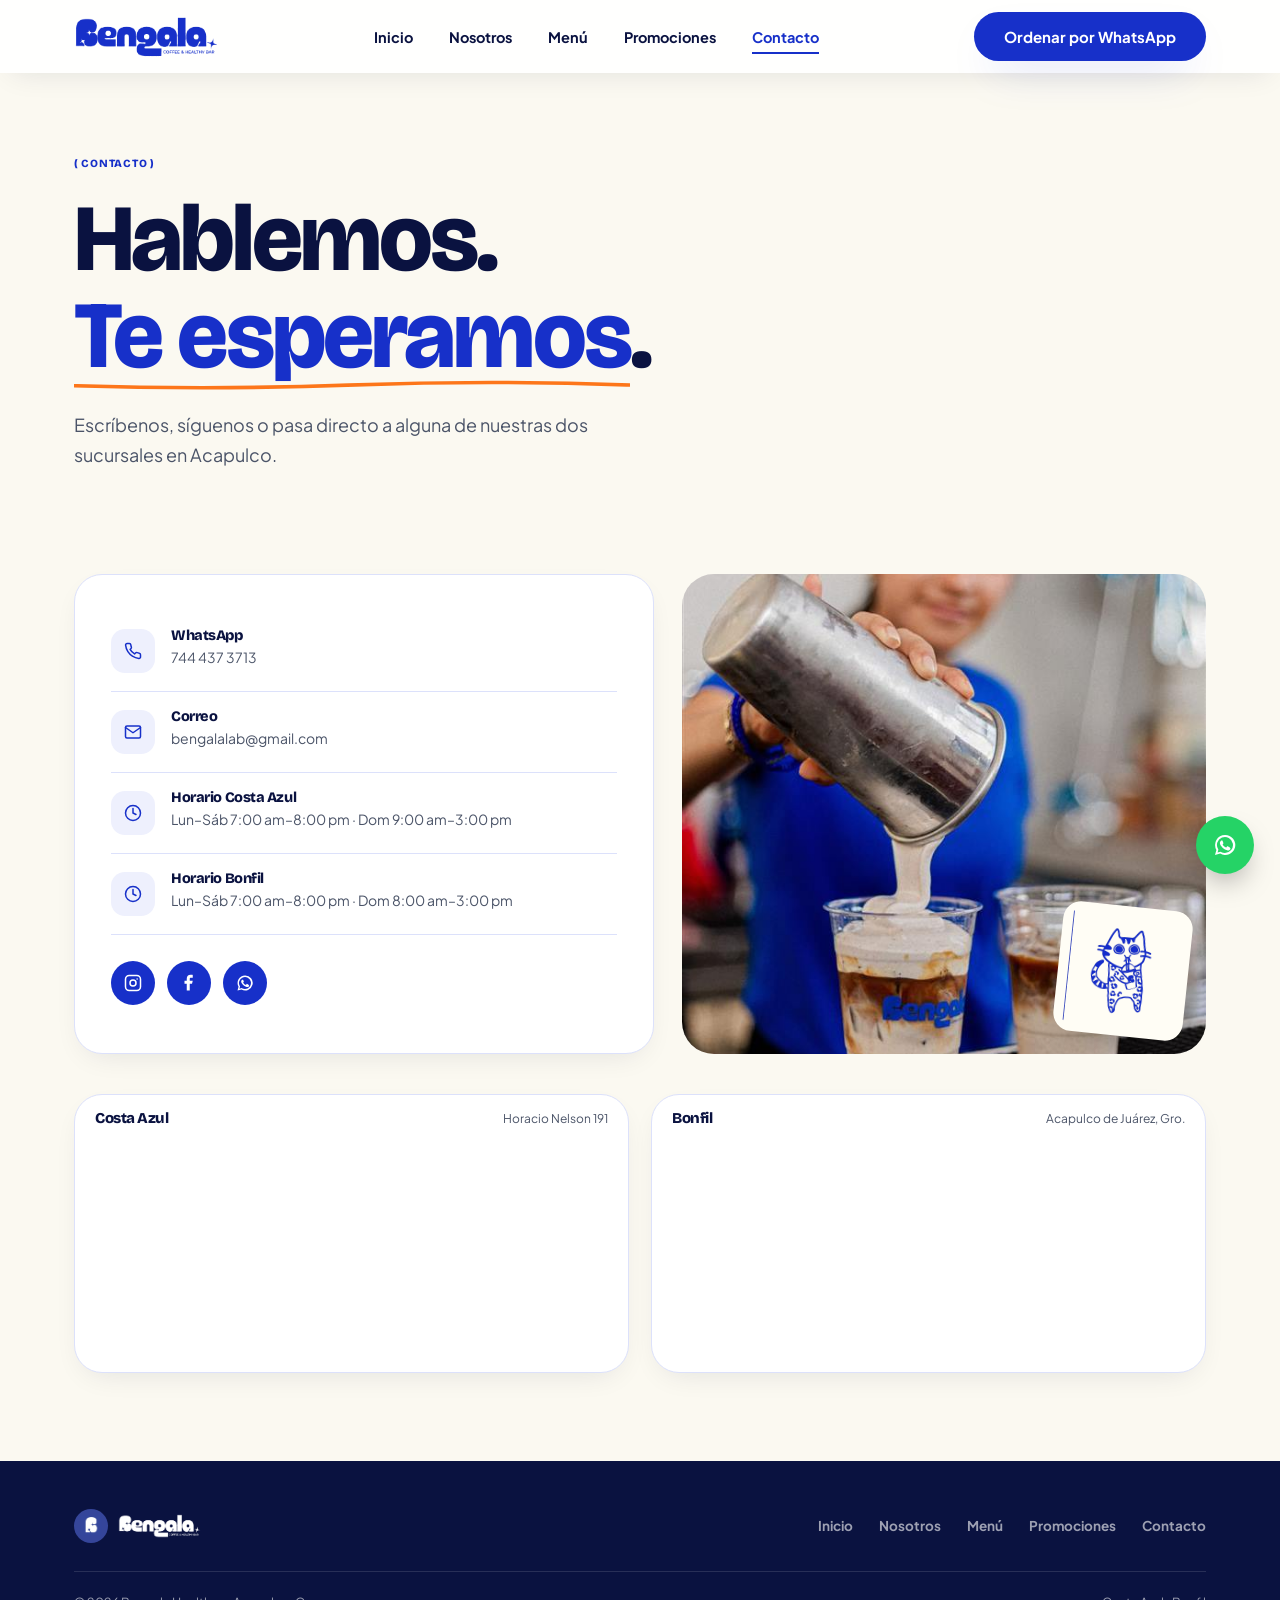
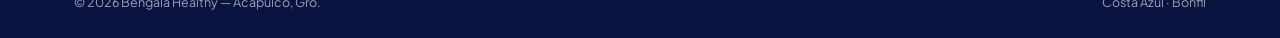
==== commit cb887892: "Rediseña Nosotros, Menú, Promociones y Contacto con fotos reales y el nuevo estilo Co-Authored-By: C" ====
--- a/bengala-contacto.html
+++ b/bengala-contacto.html
@@ -208,6 +208,90 @@
 .map-card{background:#fff;transition:transform .3s ease,box-shadow .3s ease;}
 .map-card:hover{transform:translateY(-4px);box-shadow:0 18px 40px -18px rgba(23,48,201,.35);}
 .map-card iframe{position:relative;z-index:1;}
+
+
+/* v3-start */
+.btn-light{background:#fff;color:var(--cobalt-700);box-shadow:var(--shadow-soft);}
+.btn-light:hover{transform:translateY(-2px);}
+.btn-outline-light{background:transparent;color:#fff;border:2px solid rgba(255,255,255,.4);}
+.btn-outline-light:hover{border-color:#fff;}
+.btn-ink{background:var(--ink);color:#fff;}
+.btn-ink:hover{transform:translateY(-2px);}
+.v3-sec{padding:88px 0;}
+.v3-sec.alt{background:#F0EEE6;}
+.v3-sec.dark{background:var(--cobalt-900);color:#fff;}
+.v3-h2{font-size:clamp(32px,4.6vw,56px);margin-top:14px;max-width:760px;}
+.v3-sub{margin-top:16px;font-size:17px;line-height:1.65;color:var(--graphite);max-width:560px;}
+.pg-hero{padding:150px 0 56px;background:var(--cream);}
+.pg-hero h1{font-size:clamp(44px,7.4vw,96px);max-width:980px;margin-top:20px;color:var(--ink);}
+.pg-hero h1 em,.v3-h2 em{font-style:normal;color:var(--cobalt-600);position:relative;display:inline-block;}
+.pg-hero h1 em::after,.v3-h2 em::after{content:"";position:absolute;left:0;right:0;bottom:-6px;height:10px;background-image:url("data:image/svg+xml,%3Csvg xmlns='http://www.w3.org/2000/svg' viewBox='0 0 100 14' preserveAspectRatio='none'%3E%3Cpath d='M0,8 Q25,14 50,7 T100,7' fill='none' stroke='%23FD761A' stroke-width='5' stroke-linecap='round'/%3E%3C/svg%3E");background-repeat:no-repeat;background-size:100% 100%;}
+.pg-hero p.lead{margin-top:26px;font-size:18px;line-height:1.65;color:var(--graphite);max-width:580px;}
+.pg-hero.dark{background:var(--cobalt-900);}
+.pg-hero.dark h1{color:#fff;}
+.pg-hero.dark h1 em{color:#fff;}
+.pg-hero.dark p.lead{color:rgba(255,255,255,.8);}
+.pg-hero.dark .eyebrow{color:var(--cobalt-100);}
+.pg-hero.dark .eyebrow::before,.pg-hero.dark .eyebrow::after{color:var(--orange);}
+.v3-mosaic{display:grid;grid-template-columns:1fr .72fr 1fr;gap:20px;align-items:center;margin-top:52px;}
+.v3-ph{border-radius:30px;overflow:hidden;aspect-ratio:4/5;background:#e6e3d8;}
+.v3-ph img{width:100%;height:100%;object-fit:cover;display:block;}
+.v3-ph.circle{aspect-ratio:1;border-radius:50%;border:8px solid var(--cream-card);box-shadow:var(--shadow-card);}
+.v3-grid4{display:grid;grid-template-columns:repeat(auto-fit,minmax(230px,1fr));gap:20px;margin-top:44px;}
+.v3-grid3{display:grid;grid-template-columns:repeat(3,1fr);gap:22px;margin-top:44px;}
+.v3-grid2{display:grid;grid-template-columns:1fr 1fr;gap:22px;margin-top:44px;}
+.v3-card{background:var(--cream-card);border:2px solid var(--cobalt-600);border-radius:24px;padding:26px;}
+.v3-card .ic{width:46px;height:46px;border-radius:14px;background:var(--cobalt-50);display:flex;align-items:center;justify-content:center;}
+.v3-card h3{margin-top:18px;font-size:21px;}
+.v3-card p{margin-top:8px;font-size:14.5px;line-height:1.6;color:var(--graphite);}
+.v3-card .hours{margin-top:12px;font-weight:700;color:var(--cobalt-700);font-size:14px;}
+.v3-band{background:var(--cobalt-600);color:#fff;border-radius:36px;padding:56px;display:grid;grid-template-columns:1.5fr 1fr;gap:32px;align-items:center;overflow:hidden;position:relative;}
+.v3-band h2{font-size:clamp(34px,5vw,64px);color:#fff;}
+.v3-band p{margin-top:16px;font-size:17px;line-height:1.6;color:rgba(255,255,255,.85);max-width:480px;}
+.v3-band .acts{margin-top:28px;display:flex;gap:14px;flex-wrap:wrap;}
+.v3-sticker{background:var(--cream-card);border-radius:24px;padding:16px;transform:rotate(6deg);width:210px;justify-self:center;box-shadow:0 18px 40px -16px rgba(0,0,0,.4);}
+.v3-sticker img{width:100%;display:block;}
+.v3-fav{display:block;}
+.v3-fav .ph{aspect-ratio:4/5;border-radius:26px;overflow:hidden;background:#f1efe6;border:2px solid var(--cobalt-600);}
+.v3-fav .ph img{width:100%;height:100%;object-fit:cover;display:block;transition:transform .5s ease;}
+.v3-fav:hover .ph img{transform:scale(1.05);}
+.v3-fav h3{margin-top:16px;font-size:22px;}
+.v3-fav p{margin-top:6px;font-size:14px;line-height:1.55;color:var(--graphite);}
+.v3-chip{display:inline-block;align-self:flex-start;font-size:11px;font-weight:800;letter-spacing:.08em;text-transform:uppercase;padding:6px 12px;border-radius:100px;background:var(--orange);color:#fff;}
+.v3-chip.blue{background:var(--cobalt-600);}
+.v3-chip.purple{background:var(--purple);}
+.v3-promo{border-radius:28px;overflow:hidden;background:var(--cream-card);border:2px solid var(--ink);display:flex;flex-direction:column;}
+.v3-promo .ph{aspect-ratio:4/3;overflow:hidden;}
+.v3-promo .ph img{width:100%;height:100%;object-fit:cover;display:block;}
+.v3-promo .body{padding:24px;display:flex;flex-direction:column;gap:10px;flex:1;}
+.v3-promo h3{font-size:24px;}
+.v3-promo p{font-size:14.5px;line-height:1.6;color:var(--graphite);}
+.v3-promo .foot{margin-top:auto;padding-top:8px;font-size:13px;font-weight:800;color:var(--cobalt-600);}
+.v3-event{display:grid;grid-template-columns:.8fr 1.2fr;gap:0;border-radius:36px;overflow:hidden;background:var(--cobalt-600);color:#fff;}
+.v3-event .ph{min-height:420px;}
+.v3-event .ph img{width:100%;height:100%;object-fit:cover;display:block;}
+.v3-event .body{padding:56px;display:flex;flex-direction:column;justify-content:center;}
+.v3-event h2{font-size:clamp(34px,5vw,64px);color:#fff;}
+.v3-event p{margin-top:16px;font-size:17px;line-height:1.6;color:rgba(255,255,255,.85);max-width:460px;}
+.v3-event .acts{margin-top:26px;display:flex;gap:14px;flex-wrap:wrap;}
+.v3-contact{display:grid;grid-template-columns:1.05fr .95fr;gap:28px;margin-top:8px;align-items:stretch;}
+.v3-contact .photo{position:relative;border-radius:32px;overflow:hidden;min-height:480px;}
+.v3-contact .photo img.bg{width:100%;height:100%;object-fit:cover;display:block;position:absolute;inset:0;}
+.v3-contact .photo .v3-sticker{position:absolute;right:18px;bottom:18px;width:130px;padding:10px;border-radius:18px;}
+.v3-maps{display:grid;grid-template-columns:1fr 1fr;gap:22px;margin-top:40px;}
+@media(max-width:900px){
+  .v3-sec{padding:64px 0;}
+  .pg-hero{padding:120px 0 40px;}
+  .v3-grid3,.v3-grid2,.v3-maps{grid-template-columns:1fr;}
+  .v3-band,.v3-event,.v3-contact{grid-template-columns:1fr;}
+  .v3-band{padding:36px 28px;}
+  .v3-event .body{padding:36px 28px;}
+  .v3-event .ph{min-height:300px;}
+  .v3-mosaic{grid-template-columns:1fr 1fr;}
+  .v3-mosaic .circle{grid-column:1/-1;order:-1;width:55%;justify-self:center;}
+  .v3-contact .photo{min-height:340px;}
+}
+/* v3-end */
 </style>
 </head>
 <body>
@@ -239,77 +323,33 @@
   </div>
 </header>
 
-<section class="page-hero">
-  <div class="aurora" aria-hidden="true"><span></span><span></span></div>
-  <div class="wrap page-hero-inner">
-    <div>
-      <nav class="breadcrumb"><a href="index.html">Inicio</a> <span class="sep">/</span> <span class="current">Contacto</span></nav>
-      <span class="eyebrow shiny">Visítanos</span>
-      <h1 data-split>Contacto</h1>
-      <p class="lead">Escríbenos, síguenos o pasa directo a alguna de nuestras dos sucursales en Acapulco.</p>
-      <div class="ph-actions"><a href="https://wa.me/527444373713" target="_blank" rel="noopener" class="btn btn-light" data-magnet>Escríbenos por WhatsApp</a><a href="#mapas" class="btn btn-outline-light">Ver ubicaciones</a></div>
-    </div>
-    <div class="circ" aria-hidden="true"><svg viewBox="0 0 200 200"><defs><path id="circCont" d="M100,100 m-78,0 a78,78 0 1,1 156,0 a78,78 0 1,1 -156,0"/></defs><text><textPath href="#circCont" textLength="486" lengthAdjust="spacing">BENGALA HEALTHY ✦ COFFEE &amp; HEALTHY BAR ✦ ACAPULCO ✦ </textPath></text></svg><span class="circ-core"><svg width="26" height="26" viewBox="0 0 24 24" fill="currentColor" aria-hidden="true"><path d="M13 2 3 14h7l-1 8 10-12h-7l1-8Z"/></svg></span></div>
+<section class="pg-hero">
+  <div class="wrap">
+    <span class="eyebrow">Contacto</span>
+    <h1 data-reveal>Hablemos. <span style="white-space:nowrap"><em>Te esperamos</em>.</span></h1>
+    <p class="lead" data-reveal>Escríbenos, síguenos o pasa directo a alguna de nuestras dos sucursales en Acapulco.</p>
   </div>
 </section>
 
-<section class="contacto-section">
+<section class="v3-sec" style="padding-top:40px">
   <div class="wrap">
-
-    <div class="contact-grid">
-      <div class="contact-card spot" data-reveal>
-        <div class="contact-row">
-          <div class="contact-icon"><svg width="18" height="18" viewBox="0 0 24 24" fill="none" stroke="#1730C9" stroke-width="2" stroke-linecap="round" stroke-linejoin="round"><path d="M22 16.92v3a2 2 0 0 1-2.18 2 19.79 19.79 0 0 1-8.63-3.07 19.5 19.5 0 0 1-6-6 19.79 19.79 0 0 1-3.07-8.67A2 2 0 0 1 4.11 2h3a2 2 0 0 1 2 1.72c.13.96.36 1.9.68 2.81a2 2 0 0 1-.45 2.11L8.09 9.91a16 16 0 0 0 6 6l1.27-1.27a2 2 0 0 1 2.11-.45c.9.32 1.85.55 2.81.68A2 2 0 0 1 22 16.92Z"/></svg></div>
-          <div>
-            <h4>WhatsApp</h4>
-            <a href="https://wa.me/527444373713" target="_blank" rel="noopener">744 437 3713</a>
-          </div>
-        </div>
-        <div class="contact-row">
-          <div class="contact-icon"><svg width="18" height="18" viewBox="0 0 24 24" fill="none" stroke="#1730C9" stroke-width="2" stroke-linecap="round" stroke-linejoin="round"><path d="m22 6-10 7L2 6"/><rect x="2" y="4" width="20" height="16" rx="2"/></svg></div>
-          <div>
-            <h4>Correo</h4>
-            <a href="mailto:bengalalab@gmail.com">bengalalab@gmail.com</a>
-          </div>
-        </div>
-        <div class="contact-row">
-          <div class="contact-icon"><svg width="18" height="18" viewBox="0 0 24 24" fill="none" stroke="#1730C9" stroke-width="2" stroke-linecap="round" stroke-linejoin="round"><circle cx="12" cy="12" r="10"/><polyline points="12 6 12 12 16 14"/></svg></div>
-          <div>
-            <h4>Horario Costa Azul</h4>
-            <p>Lun–Sáb 7:00 am–8:00 pm · Dom 9:00 am–3:00 pm</p>
-          </div>
-        </div>
-        <div class="contact-row">
-          <div class="contact-icon"><svg width="18" height="18" viewBox="0 0 24 24" fill="none" stroke="#1730C9" stroke-width="2" stroke-linecap="round" stroke-linejoin="round"><circle cx="12" cy="12" r="10"/><polyline points="12 6 12 12 16 14"/></svg></div>
-          <div>
-            <h4>Horario Bonfil</h4>
-            <p>Lun–Sáb 7:00 am–8:00 pm · Dom 8:00 am–3:00 pm</p>
-          </div>
-        </div>
-
+    <div class="v3-contact" data-reveal>
+      <div class="contact-card">
+        <div class="contact-row"><div class="contact-icon"><svg width="18" height="18" viewBox="0 0 24 24" fill="none" stroke="#1730C9" stroke-width="2" stroke-linecap="round" stroke-linejoin="round"><path d="M22 16.92v3a2 2 0 0 1-2.18 2 19.79 19.79 0 0 1-8.63-3.07 19.5 19.5 0 0 1-6-6 19.79 19.79 0 0 1-3.07-8.67A2 2 0 0 1 4.11 2h3a2 2 0 0 1 2 1.72c.13.96.36 1.9.68 2.81a2 2 0 0 1-.45 2.11L8.09 9.91a16 16 0 0 0 6 6l1.27-1.27a2 2 0 0 1 2.11-.45c.9.32 1.85.55 2.81.68A2 2 0 0 1 22 16.92Z"/></svg></div><div><h4>WhatsApp</h4><a href="https://wa.me/527444373713" target="_blank" rel="noopener">744 437 3713</a></div></div>
+        <div class="contact-row"><div class="contact-icon"><svg width="18" height="18" viewBox="0 0 24 24" fill="none" stroke="#1730C9" stroke-width="2" stroke-linecap="round" stroke-linejoin="round"><path d="m22 6-10 7L2 6"/><rect x="2" y="4" width="20" height="16" rx="2"/></svg></div><div><h4>Correo</h4><a href="mailto:bengalalab@gmail.com">bengalalab@gmail.com</a></div></div>
+        <div class="contact-row"><div class="contact-icon"><svg width="18" height="18" viewBox="0 0 24 24" fill="none" stroke="#1730C9" stroke-width="2" stroke-linecap="round" stroke-linejoin="round"><circle cx="12" cy="12" r="10"/><polyline points="12 6 12 12 16 14"/></svg></div><div><h4>Horario Costa Azul</h4><p>Lun–Sáb 7:00 am–8:00 pm · Dom 9:00 am–3:00 pm</p></div></div>
+        <div class="contact-row"><div class="contact-icon"><svg width="18" height="18" viewBox="0 0 24 24" fill="none" stroke="#1730C9" stroke-width="2" stroke-linecap="round" stroke-linejoin="round"><circle cx="12" cy="12" r="10"/><polyline points="12 6 12 12 16 14"/></svg></div><div><h4>Horario Bonfil</h4><p>Lun–Sáb 7:00 am–8:00 pm · Dom 8:00 am–3:00 pm</p></div></div>
         <div class="social-row">
-          <a href="https://www.instagram.com/bengala.healthy/" target="_blank" rel="noopener" aria-label="Instagram" class="social-btn" data-magnet>
-            <svg width="18" height="18" viewBox="0 0 24 24" fill="none" stroke="white" stroke-width="2"><rect x="2" y="2" width="20" height="20" rx="5"/><circle cx="12" cy="12" r="4"/><circle cx="17.5" cy="6.5" r="1" fill="white" stroke="none"/></svg>
-          </a>
-          <a href="https://www.facebook.com/p/BengalaHealthy-61576665325923/" target="_blank" rel="noopener" aria-label="Facebook" class="social-btn" data-magnet>
-            <svg width="18" height="18" viewBox="0 0 24 24" fill="white" stroke="none"><path d="M13 22v-9h3l1-4h-4V6.5C13 5.4 13.4 5 14.6 5H17V1.2C16.6 1.1 15.4 1 14 1c-3 0-5 1.8-5 5.2V9H6v4h3v9h4Z"/></svg>
-          </a>
-          <a href="https://wa.me/527444373713" target="_blank" rel="noopener" aria-label="WhatsApp" class="social-btn" data-magnet>
-            <svg width="18" height="18" viewBox="0 0 24 24" fill="white" stroke="none"><path d="M12 2a10 10 0 0 0-8.6 15L2 22l5.2-1.4A10 10 0 1 0 12 2Zm0 18a8 8 0 0 1-4.1-1.1l-.3-.2-3 .8.8-2.9-.2-.3A8 8 0 1 1 12 20Zm4.4-6c-.2-.1-1.4-.7-1.6-.8-.2-.1-.4-.1-.6.1-.2.2-.6.8-.8 1-.1.2-.3.2-.5.1-.2-.1-1-.4-1.9-1.2-.7-.6-1.2-1.4-1.3-1.6-.1-.2 0-.4.1-.5l.4-.4c.1-.1.2-.3.2-.4.1-.1 0-.3 0-.4-.1-.1-.6-1.4-.8-1.9-.2-.5-.4-.4-.6-.4h-.5c-.2 0-.4.1-.7.3-.2.2-.9.9-.9 2.2s.9 2.5 1.1 2.7c.1.2 1.9 2.9 4.6 4 .6.3 1.1.4 1.5.5.6.2 1.2.2 1.6.1.5-.1 1.4-.6 1.6-1.1.2-.5.2-1 .1-1.1-.1-.1-.2-.2-.4-.3Z"/></svg>
-          </a>
+          <a href="https://www.instagram.com/bengala.healthy/" target="_blank" rel="noopener" aria-label="Instagram" class="social-btn"><svg width="18" height="18" viewBox="0 0 24 24" fill="none" stroke="white" stroke-width="2"><rect x="2" y="2" width="20" height="20" rx="5"/><circle cx="12" cy="12" r="4"/><circle cx="17.5" cy="6.5" r="1" fill="white" stroke="none"/></svg></a>
+          <a href="https://www.facebook.com/p/BengalaHealthy-61576665325923/" target="_blank" rel="noopener" aria-label="Facebook" class="social-btn"><svg width="18" height="18" viewBox="0 0 24 24" fill="white" stroke="none"><path d="M13 22v-9h3l1-4h-4V6.5C13 5.4 13.4 5 14.6 5H17V1.2C16.6 1.1 15.4 1 14 1c-3 0-5 1.8-5 5.2V9H6v4h3v9h4Z"/></svg></a>
+          <a href="https://wa.me/527444373713" target="_blank" rel="noopener" aria-label="WhatsApp" class="social-btn"><svg width="18" height="18" viewBox="0 0 24 24" fill="white" stroke="none"><path d="M12 2a10 10 0 0 0-8.6 15L2 22l5.2-1.4A10 10 0 1 0 12 2Zm0 18a8 8 0 0 1-4.1-1.1l-.3-.2-3 .8.8-2.9-.2-.3A8 8 0 1 1 12 20Zm4.4-6c-.2-.1-1.4-.7-1.6-.8-.2-.1-.4-.1-.6.1-.2.2-.6.8-.8 1-.1.2-.3.2-.5.1-.2-.1-1-.4-1.9-1.2-.7-.6-1.2-1.4-1.3-1.6-.1-.2 0-.4.1-.5l.4-.4c.1-.1.2-.3.2-.4.1-.1 0-.3 0-.4-.1-.1-.6-1.4-.8-1.9-.2-.5-.4-.4-.6-.4h-.5c-.2 0-.4.1-.7.3-.2.2-.9.9-.9 2.2s.9 2.5 1.1 2.7c.1.2 1.9 2.9 4.6 4 .6.3 1.1.4 1.5.5.6.2 1.2.2 1.6.1.5-.1 1.4-.6 1.6-1.1.2-.5.2-1 .1-1.1-.1-.1-.2-.2-.4-.3Z"/></svg></a>
         </div>
       </div>
-
-      <div class="map-stack" id="mapas" data-reveal>
-        <div class="map-card spot">
-          <div class="map-label"><h4>Costa Azul</h4><span>Horacio Nelson 191</span></div>
-          <iframe loading="lazy" referrerpolicy="no-referrer-when-downgrade" src="https://www.google.com/maps?q=Bengala+Horacio+Nelson+191+Costa+Azul+Acapulco&output=embed"></iframe>
-        </div>
-        <div class="map-card spot">
-          <div class="map-label"><h4>Bonfil</h4><span>Acapulco de Juárez, Gro.</span></div>
-          <iframe loading="lazy" referrerpolicy="no-referrer-when-downgrade" src="https://www.google.com/maps?q=Bengala+Healthy+Bonfil+Acapulco&output=embed"></iframe>
-        </div>
-      </div>
+      <div class="photo"><img class="bg" src="[data-uri]" alt="Barista preparando bebidas en Bengala" loading="lazy"><div class="v3-sticker"><img src="[data-uri]" alt="Mascota Bengala"></div></div>
+    </div>
+    <div class="v3-maps" data-reveal>
+      <div class="map-card"><div class="map-label"><h4>Costa Azul</h4><span>Horacio Nelson 191</span></div><iframe loading="lazy" referrerpolicy="no-referrer-when-downgrade" src="https://www.google.com/maps?q=Bengala+Horacio+Nelson+191+Costa+Azul+Acapulco&output=embed"></iframe></div>
+      <div class="map-card"><div class="map-label"><h4>Bonfil</h4><span>Acapulco de Juárez, Gro.</span></div><iframe loading="lazy" referrerpolicy="no-referrer-when-downgrade" src="https://www.google.com/maps?q=Bengala+Healthy+Bonfil+Acapulco&output=embed"></iframe></div>
     </div>
   </div>
 </section>
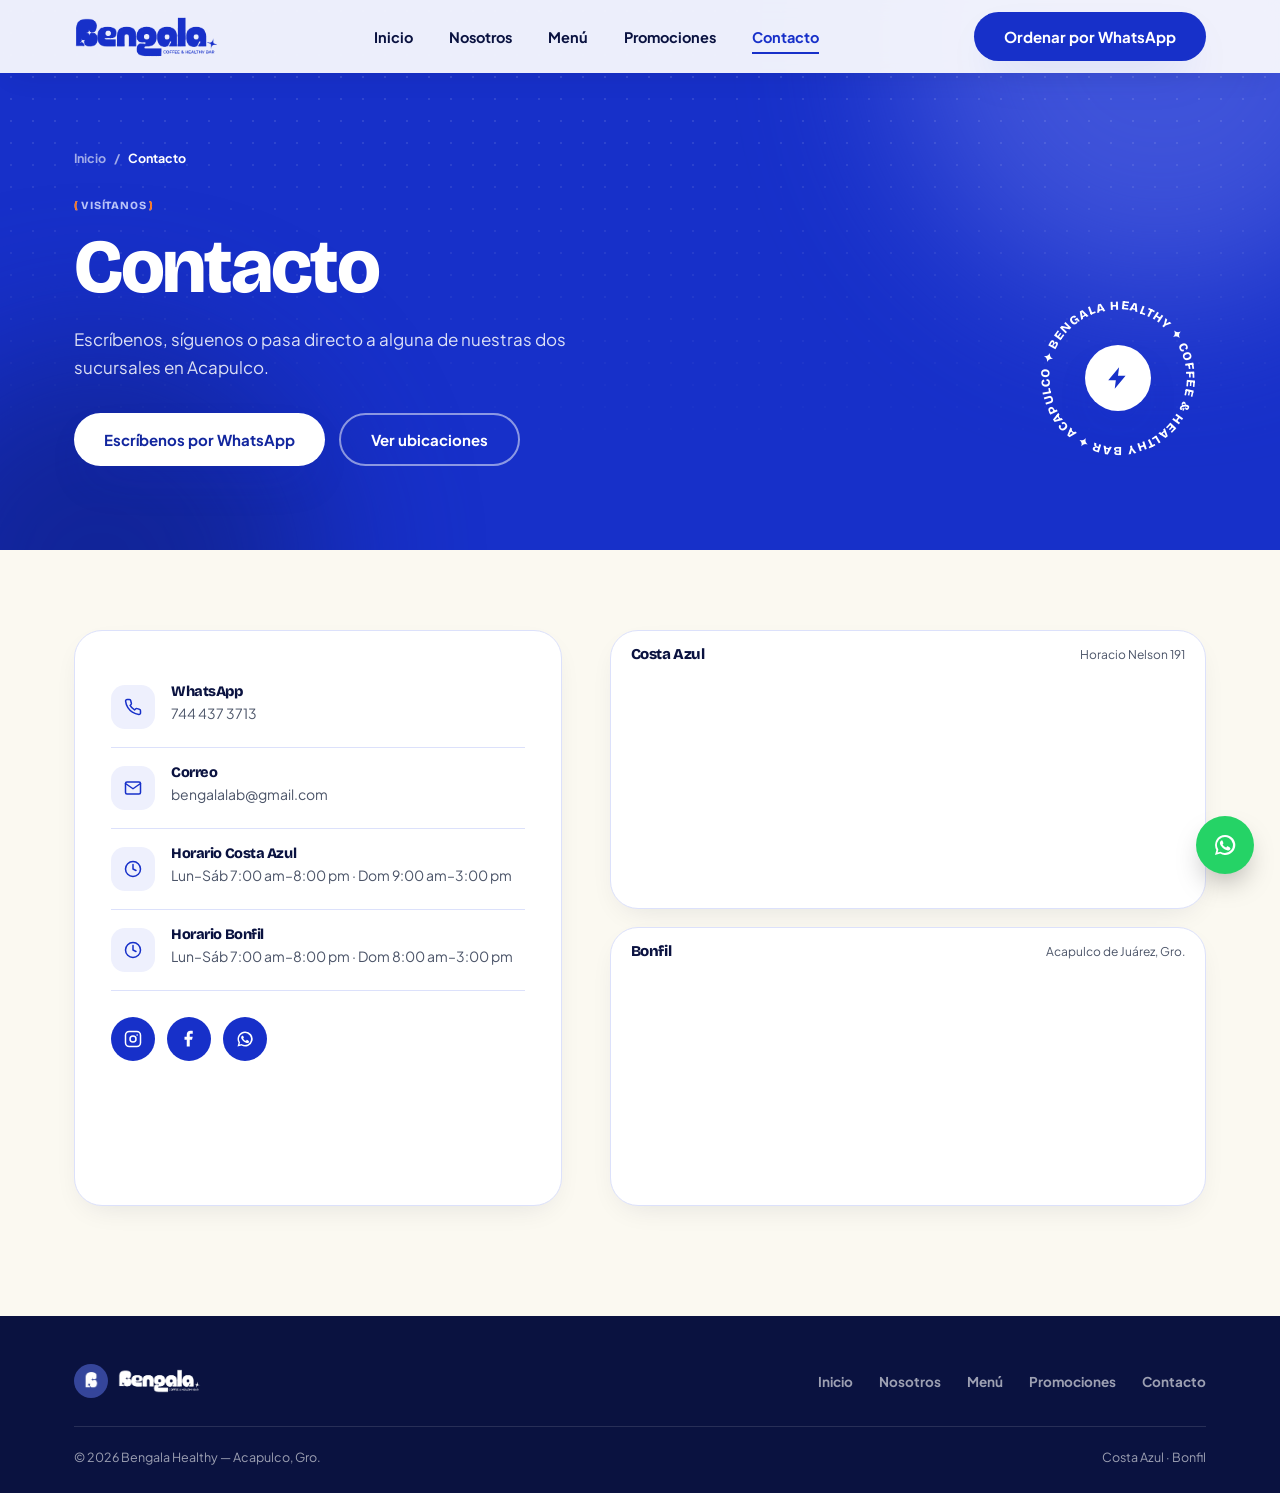
==== commit dce0756a: "Revert "Rediseña Nosotros, Menú, Promociones y Contacto con fotos reales y el nuevo estilo" This rev" ====
--- a/bengala-contacto.html
+++ b/bengala-contacto.html
@@ -208,90 +208,6 @@
 .map-card{background:#fff;transition:transform .3s ease,box-shadow .3s ease;}
 .map-card:hover{transform:translateY(-4px);box-shadow:0 18px 40px -18px rgba(23,48,201,.35);}
 .map-card iframe{position:relative;z-index:1;}
-
-
-/* v3-start */
-.btn-light{background:#fff;color:var(--cobalt-700);box-shadow:var(--shadow-soft);}
-.btn-light:hover{transform:translateY(-2px);}
-.btn-outline-light{background:transparent;color:#fff;border:2px solid rgba(255,255,255,.4);}
-.btn-outline-light:hover{border-color:#fff;}
-.btn-ink{background:var(--ink);color:#fff;}
-.btn-ink:hover{transform:translateY(-2px);}
-.v3-sec{padding:88px 0;}
-.v3-sec.alt{background:#F0EEE6;}
-.v3-sec.dark{background:var(--cobalt-900);color:#fff;}
-.v3-h2{font-size:clamp(32px,4.6vw,56px);margin-top:14px;max-width:760px;}
-.v3-sub{margin-top:16px;font-size:17px;line-height:1.65;color:var(--graphite);max-width:560px;}
-.pg-hero{padding:150px 0 56px;background:var(--cream);}
-.pg-hero h1{font-size:clamp(44px,7.4vw,96px);max-width:980px;margin-top:20px;color:var(--ink);}
-.pg-hero h1 em,.v3-h2 em{font-style:normal;color:var(--cobalt-600);position:relative;display:inline-block;}
-.pg-hero h1 em::after,.v3-h2 em::after{content:"";position:absolute;left:0;right:0;bottom:-6px;height:10px;background-image:url("data:image/svg+xml,%3Csvg xmlns='http://www.w3.org/2000/svg' viewBox='0 0 100 14' preserveAspectRatio='none'%3E%3Cpath d='M0,8 Q25,14 50,7 T100,7' fill='none' stroke='%23FD761A' stroke-width='5' stroke-linecap='round'/%3E%3C/svg%3E");background-repeat:no-repeat;background-size:100% 100%;}
-.pg-hero p.lead{margin-top:26px;font-size:18px;line-height:1.65;color:var(--graphite);max-width:580px;}
-.pg-hero.dark{background:var(--cobalt-900);}
-.pg-hero.dark h1{color:#fff;}
-.pg-hero.dark h1 em{color:#fff;}
-.pg-hero.dark p.lead{color:rgba(255,255,255,.8);}
-.pg-hero.dark .eyebrow{color:var(--cobalt-100);}
-.pg-hero.dark .eyebrow::before,.pg-hero.dark .eyebrow::after{color:var(--orange);}
-.v3-mosaic{display:grid;grid-template-columns:1fr .72fr 1fr;gap:20px;align-items:center;margin-top:52px;}
-.v3-ph{border-radius:30px;overflow:hidden;aspect-ratio:4/5;background:#e6e3d8;}
-.v3-ph img{width:100%;height:100%;object-fit:cover;display:block;}
-.v3-ph.circle{aspect-ratio:1;border-radius:50%;border:8px solid var(--cream-card);box-shadow:var(--shadow-card);}
-.v3-grid4{display:grid;grid-template-columns:repeat(auto-fit,minmax(230px,1fr));gap:20px;margin-top:44px;}
-.v3-grid3{display:grid;grid-template-columns:repeat(3,1fr);gap:22px;margin-top:44px;}
-.v3-grid2{display:grid;grid-template-columns:1fr 1fr;gap:22px;margin-top:44px;}
-.v3-card{background:var(--cream-card);border:2px solid var(--cobalt-600);border-radius:24px;padding:26px;}
-.v3-card .ic{width:46px;height:46px;border-radius:14px;background:var(--cobalt-50);display:flex;align-items:center;justify-content:center;}
-.v3-card h3{margin-top:18px;font-size:21px;}
-.v3-card p{margin-top:8px;font-size:14.5px;line-height:1.6;color:var(--graphite);}
-.v3-card .hours{margin-top:12px;font-weight:700;color:var(--cobalt-700);font-size:14px;}
-.v3-band{background:var(--cobalt-600);color:#fff;border-radius:36px;padding:56px;display:grid;grid-template-columns:1.5fr 1fr;gap:32px;align-items:center;overflow:hidden;position:relative;}
-.v3-band h2{font-size:clamp(34px,5vw,64px);color:#fff;}
-.v3-band p{margin-top:16px;font-size:17px;line-height:1.6;color:rgba(255,255,255,.85);max-width:480px;}
-.v3-band .acts{margin-top:28px;display:flex;gap:14px;flex-wrap:wrap;}
-.v3-sticker{background:var(--cream-card);border-radius:24px;padding:16px;transform:rotate(6deg);width:210px;justify-self:center;box-shadow:0 18px 40px -16px rgba(0,0,0,.4);}
-.v3-sticker img{width:100%;display:block;}
-.v3-fav{display:block;}
-.v3-fav .ph{aspect-ratio:4/5;border-radius:26px;overflow:hidden;background:#f1efe6;border:2px solid var(--cobalt-600);}
-.v3-fav .ph img{width:100%;height:100%;object-fit:cover;display:block;transition:transform .5s ease;}
-.v3-fav:hover .ph img{transform:scale(1.05);}
-.v3-fav h3{margin-top:16px;font-size:22px;}
-.v3-fav p{margin-top:6px;font-size:14px;line-height:1.55;color:var(--graphite);}
-.v3-chip{display:inline-block;align-self:flex-start;font-size:11px;font-weight:800;letter-spacing:.08em;text-transform:uppercase;padding:6px 12px;border-radius:100px;background:var(--orange);color:#fff;}
-.v3-chip.blue{background:var(--cobalt-600);}
-.v3-chip.purple{background:var(--purple);}
-.v3-promo{border-radius:28px;overflow:hidden;background:var(--cream-card);border:2px solid var(--ink);display:flex;flex-direction:column;}
-.v3-promo .ph{aspect-ratio:4/3;overflow:hidden;}
-.v3-promo .ph img{width:100%;height:100%;object-fit:cover;display:block;}
-.v3-promo .body{padding:24px;display:flex;flex-direction:column;gap:10px;flex:1;}
-.v3-promo h3{font-size:24px;}
-.v3-promo p{font-size:14.5px;line-height:1.6;color:var(--graphite);}
-.v3-promo .foot{margin-top:auto;padding-top:8px;font-size:13px;font-weight:800;color:var(--cobalt-600);}
-.v3-event{display:grid;grid-template-columns:.8fr 1.2fr;gap:0;border-radius:36px;overflow:hidden;background:var(--cobalt-600);color:#fff;}
-.v3-event .ph{min-height:420px;}
-.v3-event .ph img{width:100%;height:100%;object-fit:cover;display:block;}
-.v3-event .body{padding:56px;display:flex;flex-direction:column;justify-content:center;}
-.v3-event h2{font-size:clamp(34px,5vw,64px);color:#fff;}
-.v3-event p{margin-top:16px;font-size:17px;line-height:1.6;color:rgba(255,255,255,.85);max-width:460px;}
-.v3-event .acts{margin-top:26px;display:flex;gap:14px;flex-wrap:wrap;}
-.v3-contact{display:grid;grid-template-columns:1.05fr .95fr;gap:28px;margin-top:8px;align-items:stretch;}
-.v3-contact .photo{position:relative;border-radius:32px;overflow:hidden;min-height:480px;}
-.v3-contact .photo img.bg{width:100%;height:100%;object-fit:cover;display:block;position:absolute;inset:0;}
-.v3-contact .photo .v3-sticker{position:absolute;right:18px;bottom:18px;width:130px;padding:10px;border-radius:18px;}
-.v3-maps{display:grid;grid-template-columns:1fr 1fr;gap:22px;margin-top:40px;}
-@media(max-width:900px){
-  .v3-sec{padding:64px 0;}
-  .pg-hero{padding:120px 0 40px;}
-  .v3-grid3,.v3-grid2,.v3-maps{grid-template-columns:1fr;}
-  .v3-band,.v3-event,.v3-contact{grid-template-columns:1fr;}
-  .v3-band{padding:36px 28px;}
-  .v3-event .body{padding:36px 28px;}
-  .v3-event .ph{min-height:300px;}
-  .v3-mosaic{grid-template-columns:1fr 1fr;}
-  .v3-mosaic .circle{grid-column:1/-1;order:-1;width:55%;justify-self:center;}
-  .v3-contact .photo{min-height:340px;}
-}
-/* v3-end */
 </style>
 </head>
 <body>
@@ -323,33 +239,77 @@
   </div>
 </header>
 
-<section class="pg-hero">
-  <div class="wrap">
-    <span class="eyebrow">Contacto</span>
-    <h1 data-reveal>Hablemos. <span style="white-space:nowrap"><em>Te esperamos</em>.</span></h1>
-    <p class="lead" data-reveal>Escríbenos, síguenos o pasa directo a alguna de nuestras dos sucursales en Acapulco.</p>
+<section class="page-hero">
+  <div class="aurora" aria-hidden="true"><span></span><span></span></div>
+  <div class="wrap page-hero-inner">
+    <div>
+      <nav class="breadcrumb"><a href="index.html">Inicio</a> <span class="sep">/</span> <span class="current">Contacto</span></nav>
+      <span class="eyebrow shiny">Visítanos</span>
+      <h1 data-split>Contacto</h1>
+      <p class="lead">Escríbenos, síguenos o pasa directo a alguna de nuestras dos sucursales en Acapulco.</p>
+      <div class="ph-actions"><a href="https://wa.me/527444373713" target="_blank" rel="noopener" class="btn btn-light" data-magnet>Escríbenos por WhatsApp</a><a href="#mapas" class="btn btn-outline-light">Ver ubicaciones</a></div>
+    </div>
+    <div class="circ" aria-hidden="true"><svg viewBox="0 0 200 200"><defs><path id="circCont" d="M100,100 m-78,0 a78,78 0 1,1 156,0 a78,78 0 1,1 -156,0"/></defs><text><textPath href="#circCont" textLength="486" lengthAdjust="spacing">BENGALA HEALTHY ✦ COFFEE &amp; HEALTHY BAR ✦ ACAPULCO ✦ </textPath></text></svg><span class="circ-core"><svg width="26" height="26" viewBox="0 0 24 24" fill="currentColor" aria-hidden="true"><path d="M13 2 3 14h7l-1 8 10-12h-7l1-8Z"/></svg></span></div>
   </div>
 </section>
 
-<section class="v3-sec" style="padding-top:40px">
+<section class="contacto-section">
   <div class="wrap">
-    <div class="v3-contact" data-reveal>
-      <div class="contact-card">
-        <div class="contact-row"><div class="contact-icon"><svg width="18" height="18" viewBox="0 0 24 24" fill="none" stroke="#1730C9" stroke-width="2" stroke-linecap="round" stroke-linejoin="round"><path d="M22 16.92v3a2 2 0 0 1-2.18 2 19.79 19.79 0 0 1-8.63-3.07 19.5 19.5 0 0 1-6-6 19.79 19.79 0 0 1-3.07-8.67A2 2 0 0 1 4.11 2h3a2 2 0 0 1 2 1.72c.13.96.36 1.9.68 2.81a2 2 0 0 1-.45 2.11L8.09 9.91a16 16 0 0 0 6 6l1.27-1.27a2 2 0 0 1 2.11-.45c.9.32 1.85.55 2.81.68A2 2 0 0 1 22 16.92Z"/></svg></div><div><h4>WhatsApp</h4><a href="https://wa.me/527444373713" target="_blank" rel="noopener">744 437 3713</a></div></div>
-        <div class="contact-row"><div class="contact-icon"><svg width="18" height="18" viewBox="0 0 24 24" fill="none" stroke="#1730C9" stroke-width="2" stroke-linecap="round" stroke-linejoin="round"><path d="m22 6-10 7L2 6"/><rect x="2" y="4" width="20" height="16" rx="2"/></svg></div><div><h4>Correo</h4><a href="mailto:bengalalab@gmail.com">bengalalab@gmail.com</a></div></div>
-        <div class="contact-row"><div class="contact-icon"><svg width="18" height="18" viewBox="0 0 24 24" fill="none" stroke="#1730C9" stroke-width="2" stroke-linecap="round" stroke-linejoin="round"><circle cx="12" cy="12" r="10"/><polyline points="12 6 12 12 16 14"/></svg></div><div><h4>Horario Costa Azul</h4><p>Lun–Sáb 7:00 am–8:00 pm · Dom 9:00 am–3:00 pm</p></div></div>
-        <div class="contact-row"><div class="contact-icon"><svg width="18" height="18" viewBox="0 0 24 24" fill="none" stroke="#1730C9" stroke-width="2" stroke-linecap="round" stroke-linejoin="round"><circle cx="12" cy="12" r="10"/><polyline points="12 6 12 12 16 14"/></svg></div><div><h4>Horario Bonfil</h4><p>Lun–Sáb 7:00 am–8:00 pm · Dom 8:00 am–3:00 pm</p></div></div>
+
+    <div class="contact-grid">
+      <div class="contact-card spot" data-reveal>
+        <div class="contact-row">
+          <div class="contact-icon"><svg width="18" height="18" viewBox="0 0 24 24" fill="none" stroke="#1730C9" stroke-width="2" stroke-linecap="round" stroke-linejoin="round"><path d="M22 16.92v3a2 2 0 0 1-2.18 2 19.79 19.79 0 0 1-8.63-3.07 19.5 19.5 0 0 1-6-6 19.79 19.79 0 0 1-3.07-8.67A2 2 0 0 1 4.11 2h3a2 2 0 0 1 2 1.72c.13.96.36 1.9.68 2.81a2 2 0 0 1-.45 2.11L8.09 9.91a16 16 0 0 0 6 6l1.27-1.27a2 2 0 0 1 2.11-.45c.9.32 1.85.55 2.81.68A2 2 0 0 1 22 16.92Z"/></svg></div>
+          <div>
+            <h4>WhatsApp</h4>
+            <a href="https://wa.me/527444373713" target="_blank" rel="noopener">744 437 3713</a>
+          </div>
+        </div>
+        <div class="contact-row">
+          <div class="contact-icon"><svg width="18" height="18" viewBox="0 0 24 24" fill="none" stroke="#1730C9" stroke-width="2" stroke-linecap="round" stroke-linejoin="round"><path d="m22 6-10 7L2 6"/><rect x="2" y="4" width="20" height="16" rx="2"/></svg></div>
+          <div>
+            <h4>Correo</h4>
+            <a href="mailto:bengalalab@gmail.com">bengalalab@gmail.com</a>
+          </div>
+        </div>
+        <div class="contact-row">
+          <div class="contact-icon"><svg width="18" height="18" viewBox="0 0 24 24" fill="none" stroke="#1730C9" stroke-width="2" stroke-linecap="round" stroke-linejoin="round"><circle cx="12" cy="12" r="10"/><polyline points="12 6 12 12 16 14"/></svg></div>
+          <div>
+            <h4>Horario Costa Azul</h4>
+            <p>Lun–Sáb 7:00 am–8:00 pm · Dom 9:00 am–3:00 pm</p>
+          </div>
+        </div>
+        <div class="contact-row">
+          <div class="contact-icon"><svg width="18" height="18" viewBox="0 0 24 24" fill="none" stroke="#1730C9" stroke-width="2" stroke-linecap="round" stroke-linejoin="round"><circle cx="12" cy="12" r="10"/><polyline points="12 6 12 12 16 14"/></svg></div>
+          <div>
+            <h4>Horario Bonfil</h4>
+            <p>Lun–Sáb 7:00 am–8:00 pm · Dom 8:00 am–3:00 pm</p>
+          </div>
+        </div>
+
         <div class="social-row">
-          <a href="https://www.instagram.com/bengala.healthy/" target="_blank" rel="noopener" aria-label="Instagram" class="social-btn"><svg width="18" height="18" viewBox="0 0 24 24" fill="none" stroke="white" stroke-width="2"><rect x="2" y="2" width="20" height="20" rx="5"/><circle cx="12" cy="12" r="4"/><circle cx="17.5" cy="6.5" r="1" fill="white" stroke="none"/></svg></a>
-          <a href="https://www.facebook.com/p/BengalaHealthy-61576665325923/" target="_blank" rel="noopener" aria-label="Facebook" class="social-btn"><svg width="18" height="18" viewBox="0 0 24 24" fill="white" stroke="none"><path d="M13 22v-9h3l1-4h-4V6.5C13 5.4 13.4 5 14.6 5H17V1.2C16.6 1.1 15.4 1 14 1c-3 0-5 1.8-5 5.2V9H6v4h3v9h4Z"/></svg></a>
-          <a href="https://wa.me/527444373713" target="_blank" rel="noopener" aria-label="WhatsApp" class="social-btn"><svg width="18" height="18" viewBox="0 0 24 24" fill="white" stroke="none"><path d="M12 2a10 10 0 0 0-8.6 15L2 22l5.2-1.4A10 10 0 1 0 12 2Zm0 18a8 8 0 0 1-4.1-1.1l-.3-.2-3 .8.8-2.9-.2-.3A8 8 0 1 1 12 20Zm4.4-6c-.2-.1-1.4-.7-1.6-.8-.2-.1-.4-.1-.6.1-.2.2-.6.8-.8 1-.1.2-.3.2-.5.1-.2-.1-1-.4-1.9-1.2-.7-.6-1.2-1.4-1.3-1.6-.1-.2 0-.4.1-.5l.4-.4c.1-.1.2-.3.2-.4.1-.1 0-.3 0-.4-.1-.1-.6-1.4-.8-1.9-.2-.5-.4-.4-.6-.4h-.5c-.2 0-.4.1-.7.3-.2.2-.9.9-.9 2.2s.9 2.5 1.1 2.7c.1.2 1.9 2.9 4.6 4 .6.3 1.1.4 1.5.5.6.2 1.2.2 1.6.1.5-.1 1.4-.6 1.6-1.1.2-.5.2-1 .1-1.1-.1-.1-.2-.2-.4-.3Z"/></svg></a>
+          <a href="https://www.instagram.com/bengala.healthy/" target="_blank" rel="noopener" aria-label="Instagram" class="social-btn" data-magnet>
+            <svg width="18" height="18" viewBox="0 0 24 24" fill="none" stroke="white" stroke-width="2"><rect x="2" y="2" width="20" height="20" rx="5"/><circle cx="12" cy="12" r="4"/><circle cx="17.5" cy="6.5" r="1" fill="white" stroke="none"/></svg>
+          </a>
+          <a href="https://www.facebook.com/p/BengalaHealthy-61576665325923/" target="_blank" rel="noopener" aria-label="Facebook" class="social-btn" data-magnet>
+            <svg width="18" height="18" viewBox="0 0 24 24" fill="white" stroke="none"><path d="M13 22v-9h3l1-4h-4V6.5C13 5.4 13.4 5 14.6 5H17V1.2C16.6 1.1 15.4 1 14 1c-3 0-5 1.8-5 5.2V9H6v4h3v9h4Z"/></svg>
+          </a>
+          <a href="https://wa.me/527444373713" target="_blank" rel="noopener" aria-label="WhatsApp" class="social-btn" data-magnet>
+            <svg width="18" height="18" viewBox="0 0 24 24" fill="white" stroke="none"><path d="M12 2a10 10 0 0 0-8.6 15L2 22l5.2-1.4A10 10 0 1 0 12 2Zm0 18a8 8 0 0 1-4.1-1.1l-.3-.2-3 .8.8-2.9-.2-.3A8 8 0 1 1 12 20Zm4.4-6c-.2-.1-1.4-.7-1.6-.8-.2-.1-.4-.1-.6.1-.2.2-.6.8-.8 1-.1.2-.3.2-.5.1-.2-.1-1-.4-1.9-1.2-.7-.6-1.2-1.4-1.3-1.6-.1-.2 0-.4.1-.5l.4-.4c.1-.1.2-.3.2-.4.1-.1 0-.3 0-.4-.1-.1-.6-1.4-.8-1.9-.2-.5-.4-.4-.6-.4h-.5c-.2 0-.4.1-.7.3-.2.2-.9.9-.9 2.2s.9 2.5 1.1 2.7c.1.2 1.9 2.9 4.6 4 .6.3 1.1.4 1.5.5.6.2 1.2.2 1.6.1.5-.1 1.4-.6 1.6-1.1.2-.5.2-1 .1-1.1-.1-.1-.2-.2-.4-.3Z"/></svg>
+          </a>
         </div>
       </div>
-      <div class="photo"><img class="bg" src="[data-uri]" alt="Barista preparando bebidas en Bengala" loading="lazy"><div class="v3-sticker"><img src="[data-uri]" alt="Mascota Bengala"></div></div>
-    </div>
-    <div class="v3-maps" data-reveal>
-      <div class="map-card"><div class="map-label"><h4>Costa Azul</h4><span>Horacio Nelson 191</span></div><iframe loading="lazy" referrerpolicy="no-referrer-when-downgrade" src="https://www.google.com/maps?q=Bengala+Horacio+Nelson+191+Costa+Azul+Acapulco&output=embed"></iframe></div>
-      <div class="map-card"><div class="map-label"><h4>Bonfil</h4><span>Acapulco de Juárez, Gro.</span></div><iframe loading="lazy" referrerpolicy="no-referrer-when-downgrade" src="https://www.google.com/maps?q=Bengala+Healthy+Bonfil+Acapulco&output=embed"></iframe></div>
+
+      <div class="map-stack" id="mapas" data-reveal>
+        <div class="map-card spot">
+          <div class="map-label"><h4>Costa Azul</h4><span>Horacio Nelson 191</span></div>
+          <iframe loading="lazy" referrerpolicy="no-referrer-when-downgrade" src="https://www.google.com/maps?q=Bengala+Horacio+Nelson+191+Costa+Azul+Acapulco&output=embed"></iframe>
+        </div>
+        <div class="map-card spot">
+          <div class="map-label"><h4>Bonfil</h4><span>Acapulco de Juárez, Gro.</span></div>
+          <iframe loading="lazy" referrerpolicy="no-referrer-when-downgrade" src="https://www.google.com/maps?q=Bengala+Healthy+Bonfil+Acapulco&output=embed"></iframe>
+        </div>
+      </div>
     </div>
   </div>
 </section>
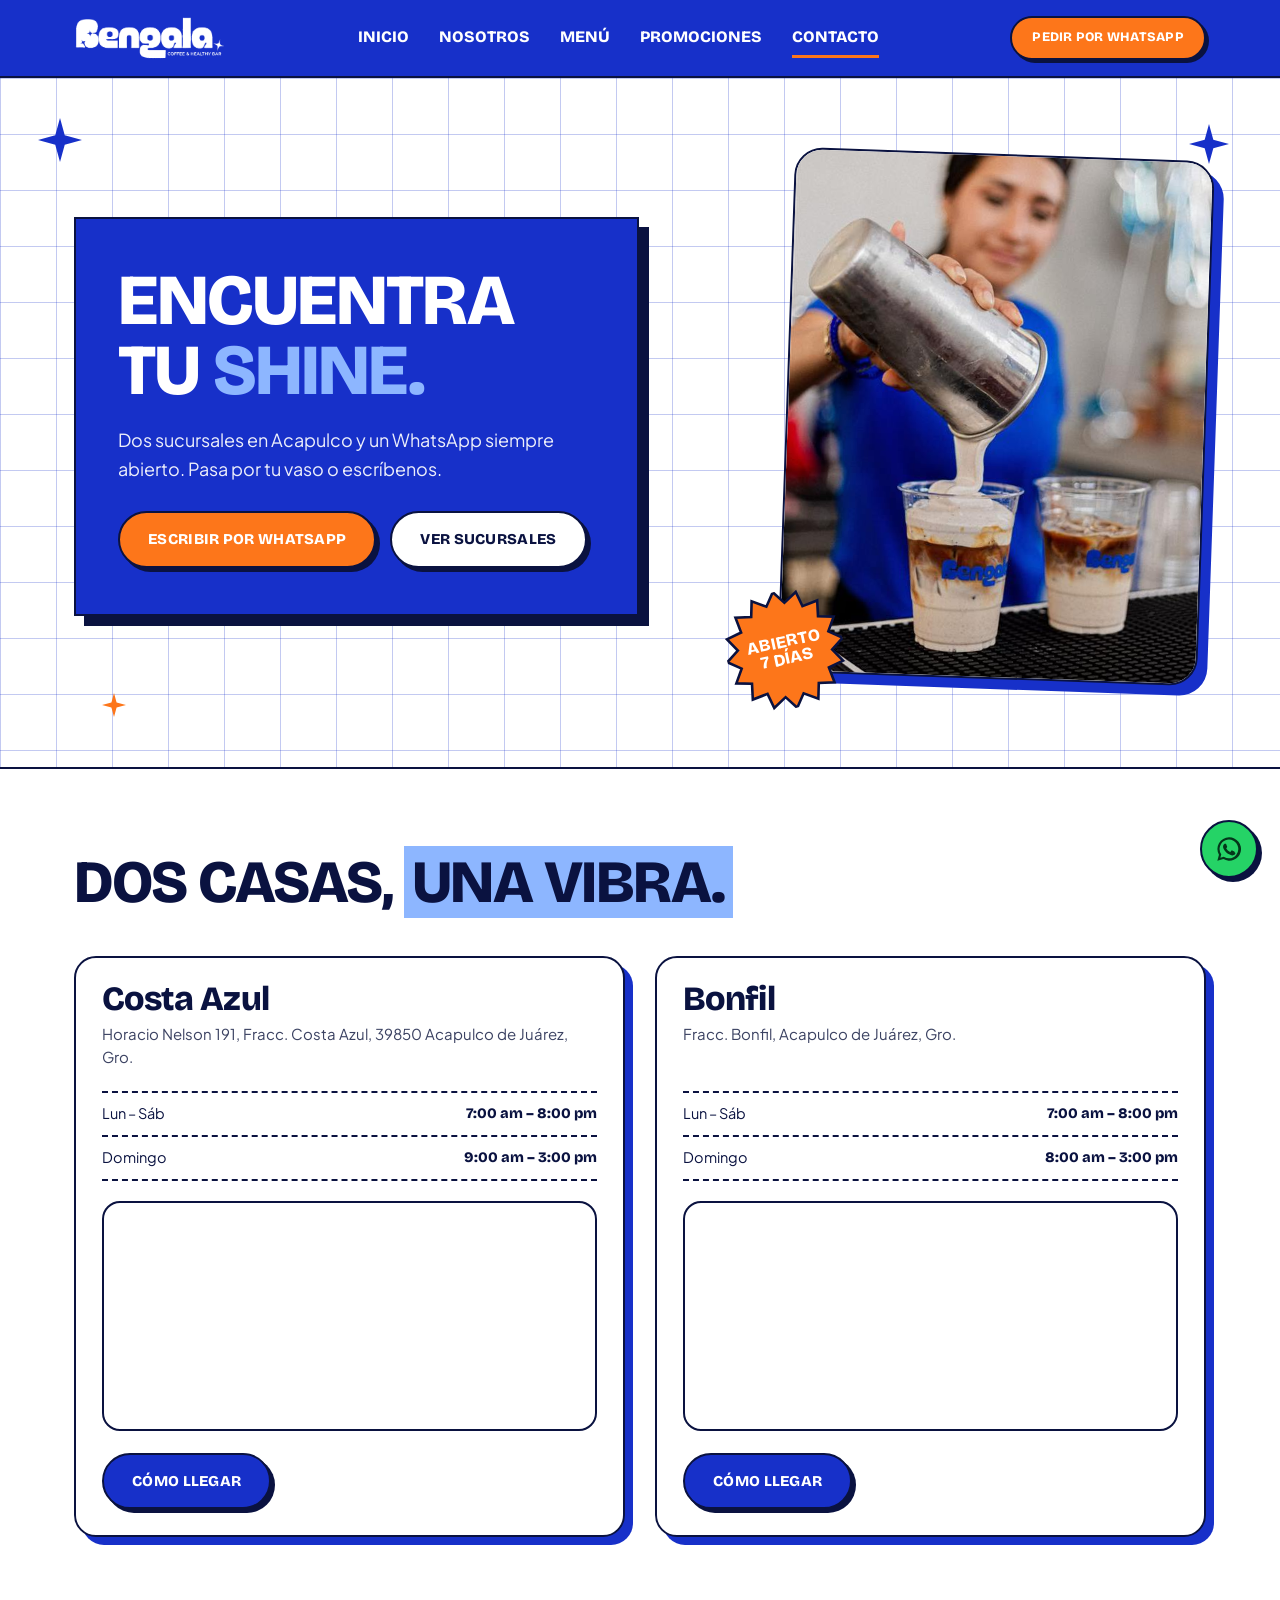
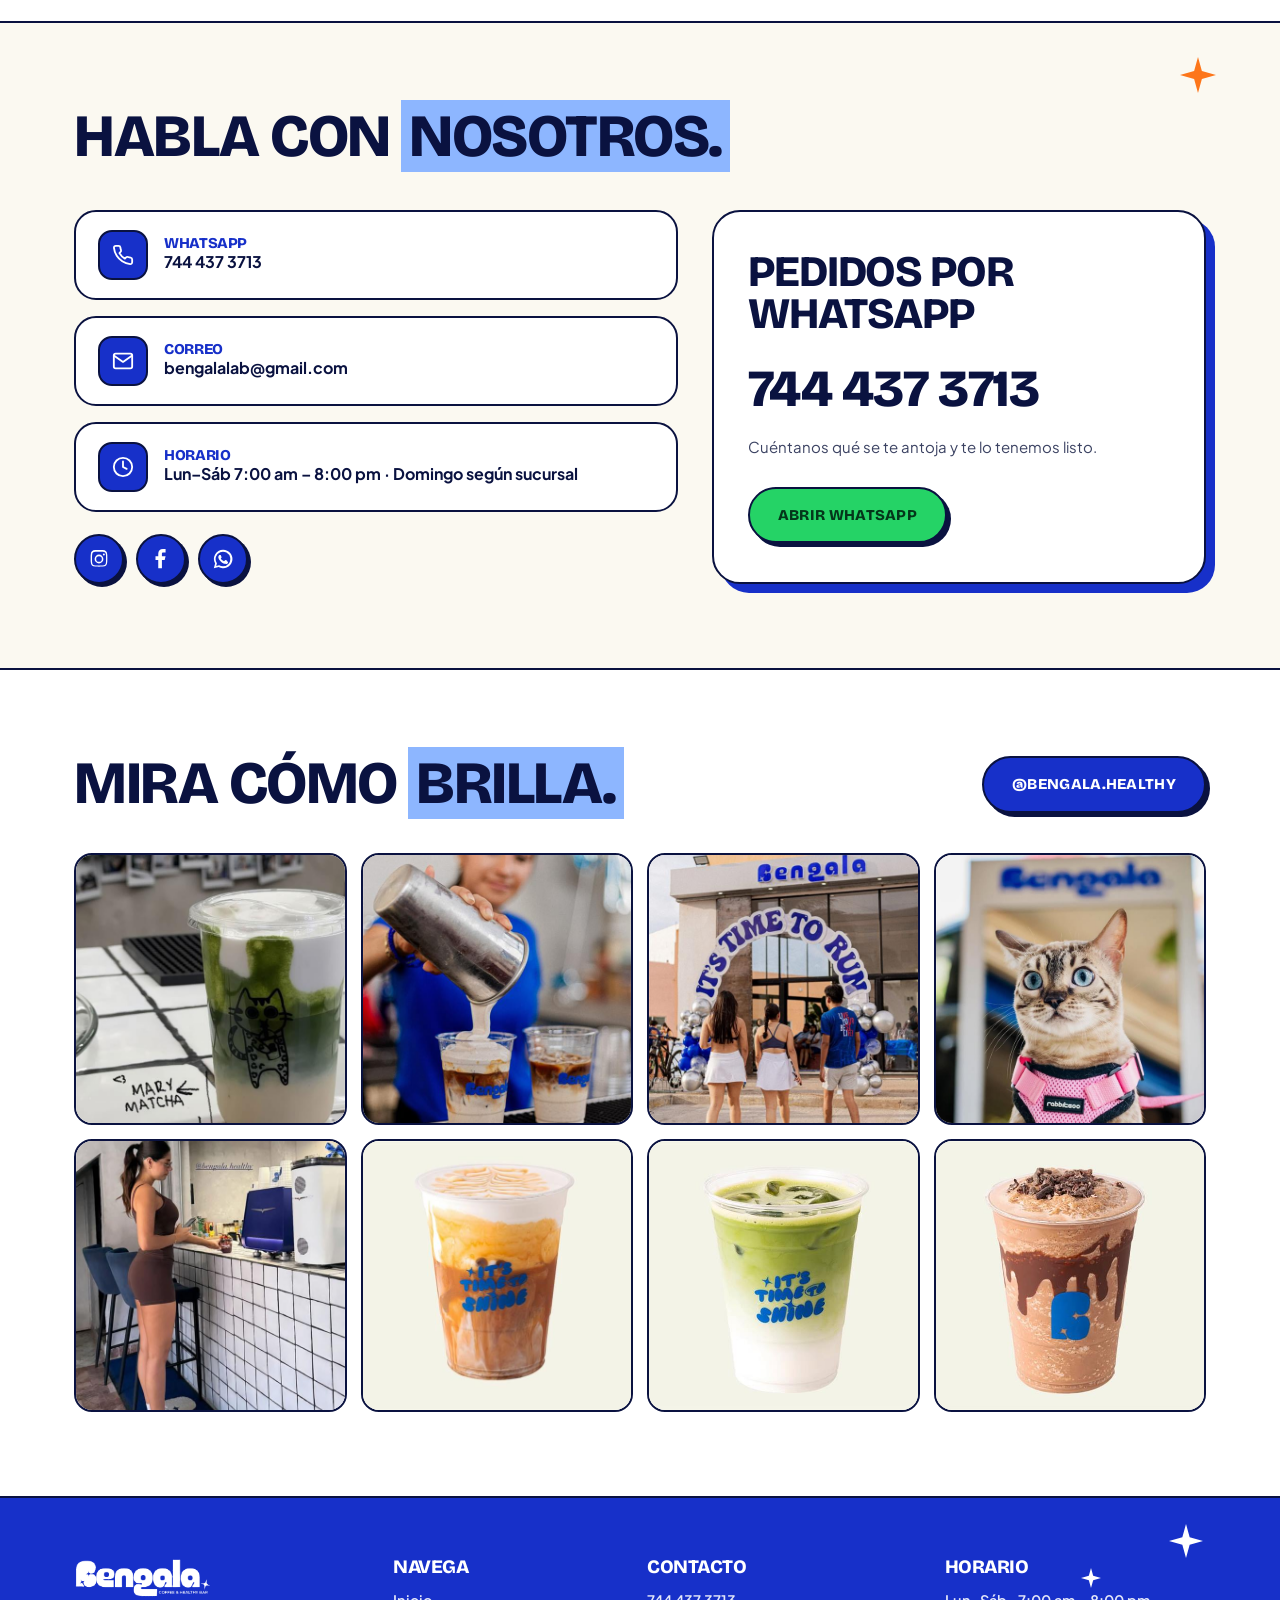
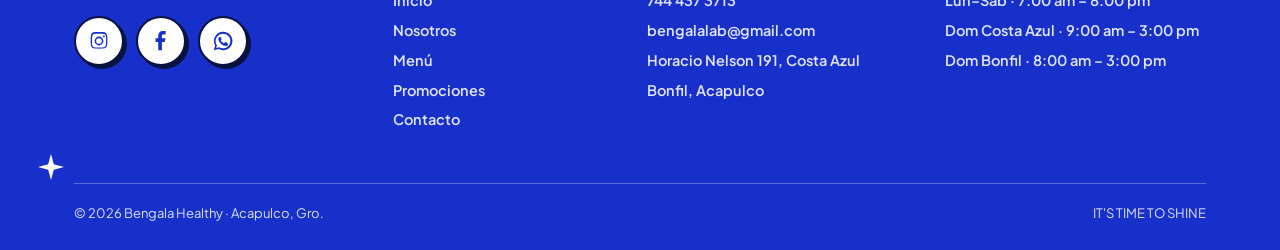
==== commit d1224c66: "Rediseña Menú, Promociones y Contacto con estilo pop: barra azul, papel cuadriculado, pasos para arm" ====
--- a/bengala-contacto.html
+++ b/bengala-contacto.html
@@ -4,559 +4,109 @@
 <meta charset="UTF-8">
 <meta name="viewport" content="width=device-width, initial-scale=1.0">
 <title>Contacto | Bengala Healthy — Acapulco</title>
-<meta name="description" content="Contacta a Bengala Healthy: WhatsApp, correo, horarios y ubicaciones en Costa Azul y Bonfil, Acapulco.">
-<link rel="icon" type="image/jpeg" href="[data-uri]">
-<style>
-:root{
-  --cobalt-50:#EEF0FD;--cobalt-100:#DCE1FB;--cobalt-200:#B9C3F7;--cobalt-300:#8D9CF0;
-  --cobalt-400:#5A6BE5;--cobalt-500:#2F44D6;--cobalt-600:#1730C9;--cobalt-700:#12269E;
-  --cobalt-800:#0E1D79;--cobalt-900:#0A1554;--ink:#0A1240;--graphite:#4B5468;
-  --shadow-soft:0 20px 45px -20px rgba(23,48,201,0.4);--shadow-card:0 10px 30px -12px rgba(14,27,61,0.12);
-  --font:-apple-system,BlinkMacSystemFont,"Segoe UI",Roboto,"Helvetica Neue",Arial,sans-serif;
-  --cream:#FBF9F1;--cream-card:#FFFDF5;--orange:#FD761A;--orange-dark:#9D4300;--orange-ink:#5C2400;--purple:#8127CF;--purple-dark:#6500AD;--purple-ink:#3B0764;
-}
-*{box-sizing:border-box;}
-@font-face{font-family:'Bricolage Grotesque';font-style:normal;font-weight:400 800;font-display:swap;src:url([data-uri]) format("woff2");}
-@font-face{font-family:'Plus Jakarta Sans';font-style:normal;font-weight:400 800;font-display:swap;src:url([data-uri]) format("woff2");}
-html{scroll-behavior:smooth;}
-body{margin:0;font-family:'Plus Jakarta Sans',var(--font);color:var(--ink);background:var(--cream);-webkit-font-smoothing:antialiased;}
-h1,h2,h3,h4{margin:0;line-height:1.02;font-weight:800;letter-spacing:-0.03em;text-wrap:balance;font-family:'Bricolage Grotesque',var(--font);}
-p{margin:0;}
-a{text-decoration:none;color:inherit;}
-img{max-width:100%;display:block;}
-::selection{background:var(--cobalt-100);color:var(--cobalt-900);}
-.wrap{max-width:1180px;margin:0 auto;padding:0 24px;}
-.eyebrow{display:inline-flex;align-items:center;gap:2px;font-size:11px;font-weight:800;letter-spacing:0.08em;text-transform:uppercase;color:var(--cobalt-600);font-family:'Bricolage Grotesque',var(--font);}
-.eyebrow::before{content:"(";}
-.eyebrow::after{content:")";}
-.btn{display:inline-flex;align-items:center;justify-content:center;gap:8px;padding:15px 30px;border-radius:100px;font-weight:700;font-size:15px;cursor:pointer;border:none;transition:transform .25s ease,box-shadow .25s ease,background .25s ease,border-color .25s ease;white-space:nowrap;}
-.btn-primary{background:var(--cobalt-600);color:#fff;box-shadow:var(--shadow-soft);}
-.btn-primary:hover{transform:translateY(-2px);background:var(--cobalt-700);}
-header{position:fixed;top:0;left:0;right:0;z-index:100;padding:18px 0;transition:background .3s ease,box-shadow .3s ease,padding .3s ease,backdrop-filter .3s ease;}
-header.scrolled{background:rgba(255,255,255,0.92);backdrop-filter:blur(10px);box-shadow:var(--shadow-card);padding:12px 0;}
-.nav-inner{display:flex;align-items:center;justify-content:space-between;gap:20px;}
-.logo{display:flex;align-items:center;gap:10px;}
-.logo-mark{width:40px;height:40px;flex-shrink:0;display:block;border-radius:50%;overflow:hidden;}
-.logo-mark img{display:block;width:100%;height:100%;object-fit:cover;}
-.logo-text{line-height:1.1;}
-.logo-text b{display:block;font-size:19px;font-weight:800;color:var(--ink);font-family:'Bricolage Grotesque',var(--font);}
-.logo-text span{display:block;font-size:10px;font-weight:800;letter-spacing:0.2em;text-transform:uppercase;color:var(--cobalt-600);}
-.wordmark-blue{height:42px;width:auto;display:block;}
-.wordmark-white{height:42px;width:auto;display:none;}
-.footer-wordmark{height:24px;width:auto;display:block;}
-nav.links{display:flex;align-items:center;gap:36px;}
-nav.links a{font-size:14.5px;font-weight:700;color:var(--ink);position:relative;padding:4px 0;}
-nav.links a.active{color:var(--cobalt-600);}
-nav.links a::after{content:"";position:absolute;left:0;bottom:-4px;width:0;height:2px;background:var(--cobalt-600);transition:width .25s ease;}
-nav.links a:hover::after,nav.links a.active::after{width:100%;}
-.nav-cta{display:flex;align-items:center;gap:14px;}
-.burger{display:none;background:none;cursor:pointer;padding:8px;border-radius:50%;border:1px solid var(--cobalt-100);}
-.burger span{display:block;width:20px;height:2px;background:var(--ink);border-radius:2px;}
-.mobile-menu{display:none;background:#fff;border-top:1px solid var(--cobalt-100);padding:22px 24px;flex-direction:column;gap:18px;font-weight:700;font-size:16px;box-shadow:var(--shadow-card);}
-.mobile-menu.open{display:flex;}
-.mobile-menu a.active{color:var(--cobalt-600);}
-.mobile-menu .btn{align-self:flex-start;}
-@media(max-width:860px){nav.links{display:none;}.nav-cta .btn-primary{display:none;}.burger{display:inline-flex;flex-direction:column;align-items:center;justify-content:center;gap:4px;}}
-.breadcrumb{font-size:12.5px;font-weight:700;color:var(--graphite);margin-bottom:26px;}
-.breadcrumb a:hover{color:var(--cobalt-600);}
-.breadcrumb .sep{margin:0 6px;}
-.breadcrumb .current{color:var(--cobalt-600);}
-.section-head{max-width:640px;margin-bottom:52px;}
-.section-head h1,.section-head h2{margin-top:14px;font-size:clamp(30px,3.6vw,44px);}
-.section-head p{margin-top:16px;font-size:16.5px;color:var(--graphite);line-height:1.6;}
-.contacto-section{padding:168px 0 110px;background:var(--cream);}
-@media(max-width:640px){.contacto-section{padding-top:112px;padding-bottom:70px;}}
-.contact-grid{display:grid;grid-template-columns:.9fr 1.1fr;gap:48px;}
-.contact-card{background:#F0EEE6;border-radius:28px;padding:36px;}
-.contact-row{display:flex;gap:16px;padding:18px 0;border-bottom:1px solid var(--cobalt-100);}
-.contact-row:last-of-type{border-bottom:none;}
-.contact-icon{width:44px;height:44px;border-radius:14px;background:#fff;box-shadow:var(--shadow-card);display:flex;align-items:center;justify-content:center;flex-shrink:0;}
-.contact-row h4{font-size:14.5px;}
-.contact-row p,.contact-row a{margin-top:5px;font-size:14px;color:var(--graphite);display:block;}
-.contact-row a:hover{color:var(--cobalt-600);}
-.social-row{display:flex;gap:12px;margin-top:26px;}
-.social-btn{width:44px;height:44px;border-radius:50%;background:var(--cobalt-600);color:#fff;display:flex;align-items:center;justify-content:center;transition:transform .2s ease,background .2s ease;}
-.social-btn:hover{background:var(--cobalt-700);transform:translateY(-3px);}
-.map-stack{display:flex;flex-direction:column;gap:18px;}
-.map-card{border-radius:28px;overflow:hidden;box-shadow:var(--shadow-card);border:1px solid var(--cobalt-100);}
-.map-label{padding:16px 20px;display:flex;justify-content:space-between;align-items:center;}
-.map-label h4{font-size:15px;}
-.map-label span{font-size:12px;color:var(--graphite);}
-.map-card iframe{width:100%;height:230px;border:0;display:block;}
-@media(max-width:900px){.contact-grid{grid-template-columns:1fr;}}
-footer{background:var(--ink);color:rgba(255,255,255,.6);padding:48px 0 28px;}
-.footer-top{display:flex;justify-content:space-between;align-items:center;flex-wrap:wrap;gap:20px;padding-bottom:28px;border-bottom:1px solid rgba(255,255,255,.12);}
-.footer-logo{display:flex;align-items:center;gap:10px;color:#fff;font-weight:800;font-size:20px;font-family:'Bricolage Grotesque',var(--font);}
-.footer-logo .logo-mark{width:34px;height:34px;}
-.footer-links{display:flex;flex-wrap:wrap;gap:26px;font-size:13.5px;font-weight:700;}
-.footer-links a:hover{color:#fff;}
-.footer-bottom{display:flex;justify-content:space-between;flex-wrap:wrap;gap:10px;padding-top:22px;font-size:12.5px;}
-.whatsapp-float{position:fixed;bottom:26px;right:26px;z-index:90;width:58px;height:58px;border-radius:50%;background:#25D366;color:#fff;display:flex;align-items:center;justify-content:center;box-shadow:0 14px 30px -10px rgba(0,0,0,.4);animation:pulse 2.4s infinite;}
-@keyframes pulse{0%{box-shadow:0 0 0 0 rgba(37,211,102,.45),0 14px 30px -10px rgba(0,0,0,.4);}70%{box-shadow:0 0 0 14px rgba(37,211,102,0),0 14px 30px -10px rgba(0,0,0,.4);}100%{box-shadow:0 0 0 0 rgba(37,211,102,0),0 14px 30px -10px rgba(0,0,0,.4);}}
-[data-reveal]{opacity:0;transform:translateY(22px);transition:opacity .7s ease,transform .7s ease;}
-[data-reveal].in{opacity:1;transform:translateY(0);}
-@media(prefers-reduced-motion:reduce){[data-reveal]{opacity:1;transform:none;transition:none;}.whatsapp-float{animation:none;}}
-
-/* ===== React Bits (ports en JS/CSS simple) ===== */
-.btn-light{background:#fff;color:var(--cobalt-700);box-shadow:var(--shadow-soft);}
-.btn-light:hover{transform:translateY(-2px);background:var(--cream-card);}
-.btn-outline-light{background:transparent;color:#fff;border:2px solid rgba(255,255,255,.5);}
-.btn-outline-light:hover{border-color:#fff;transform:translateY(-2px);}
-.menu-section,.promo-section,.nosotros-section,.contacto-section{padding-top:80px;}
-@media(max-width:640px){.menu-section,.promo-section,.nosotros-section,.contacto-section{padding-top:56px;}}
-
-/* Portada azul */
-.page-hero{position:relative;overflow:hidden;background:var(--cobalt-600);color:#fff;padding:150px 0 84px;}
-.page-hero::after{content:"";position:absolute;inset:0;pointer-events:none;background-image:radial-gradient(rgba(255,255,255,.14) 1px,transparent 1px);background-size:22px 22px;-webkit-mask-image:linear-gradient(180deg,#000,transparent 85%);mask-image:linear-gradient(180deg,#000,transparent 85%);}
-.aurora{position:absolute;inset:0;pointer-events:none;overflow:hidden;}
-.aurora span{position:absolute;border-radius:50%;filter:blur(80px);opacity:.6;}
-.aurora span:nth-child(1){width:520px;height:520px;background:var(--cobalt-400);top:-220px;right:-140px;animation:auroraA 14s ease-in-out infinite alternate;}
-.aurora span:nth-child(2){width:440px;height:440px;background:var(--cobalt-800);bottom:-240px;left:-120px;animation:auroraB 17s ease-in-out infinite alternate;}
-@keyframes auroraA{to{transform:translate(-140px,90px) scale(1.15);}}
-@keyframes auroraB{to{transform:translate(160px,-60px) scale(1.1);}}
-.page-hero-inner{position:relative;z-index:1;display:grid;grid-template-columns:1fr auto;gap:48px;align-items:end;}
-.page-hero .breadcrumb{color:rgba(255,255,255,.6);}
-.page-hero .breadcrumb a:hover{color:#fff;}
-.page-hero .breadcrumb .current{color:#fff;}
-.page-hero .eyebrow{color:var(--cobalt-100);}
-.page-hero .eyebrow::before,.page-hero .eyebrow::after{color:var(--orange);-webkit-text-fill-color:var(--orange);}
-.page-hero h1{margin-top:16px;font-size:clamp(40px,6vw,76px);color:#fff;max-width:880px;}
-.page-hero p.lead{margin-top:18px;font-size:17px;line-height:1.65;color:rgba(255,255,255,.85);max-width:560px;}
-.ph-actions{display:flex;gap:14px;flex-wrap:wrap;margin-top:32px;}
-@media(max-width:760px){.page-hero{padding:118px 0 60px;}.page-hero-inner{grid-template-columns:1fr;}.circ{display:none;}}
-
-/* Split Text */
-.st-word{display:inline-block;white-space:nowrap;}
-.st-char{display:inline-block;opacity:0;transform:translateY(0.6em);animation:stIn .8s cubic-bezier(.2,.8,.2,1) forwards;animation-delay:calc(var(--i) * 28ms + 120ms);}
-@keyframes stIn{to{opacity:1;transform:none;}}
-
-/* Shiny Text */
-.shiny{background:linear-gradient(110deg,var(--cobalt-200) 35%,#fff 50%,var(--cobalt-200) 65%);background-size:250% 100%;-webkit-background-clip:text;background-clip:text;-webkit-text-fill-color:transparent;animation:shine 3.2s linear infinite;}
-@keyframes shine{from{background-position:150% 0;}to{background-position:-100% 0;}}
-
-/* Circular Text */
-.circ{position:relative;width:176px;height:176px;flex-shrink:0;cursor:default;}
-.circ>svg{width:100%;height:100%;display:block;fill:#fff;font-family:'Bricolage Grotesque',var(--font);font-weight:800;font-size:14px;letter-spacing:.14em;}
-.circ-core svg{display:block;fill:currentColor;}
-.circ-core{position:absolute;inset:0;margin:auto;width:66px;height:66px;border-radius:50%;background:#fff;color:var(--cobalt-600);display:flex;align-items:center;justify-content:center;box-shadow:var(--shadow-soft);}
-
-/* Rotating Text */
-.rt-line{margin-top:24px;display:flex;align-items:center;gap:12px;flex-wrap:wrap;font-family:'Bricolage Grotesque',var(--font);font-weight:800;font-size:clamp(20px,2.4vw,28px);letter-spacing:-0.02em;color:#fff;}
-.rt{display:inline-flex;overflow:hidden;background:#fff;color:var(--cobalt-600);border-radius:14px;padding:6px 16px;white-space:nowrap;transition:width .5s cubic-bezier(.3,1.2,.5,1);}
-.rt-inner{display:inline-flex;flex-shrink:0;}
-.rt-c{display:inline-block;animation:rtIn .5s cubic-bezier(.2,.9,.3,1.15) both;animation-delay:calc(var(--i) * 22ms);}
-.rt-out .rt-c{animation:rtOut .3s ease-in both;animation-delay:calc(var(--i) * 12ms);}
-@keyframes rtIn{from{transform:translateY(110%);opacity:0;}}
-@keyframes rtOut{to{transform:translateY(-120%);opacity:0;}}
-
-/* Scroll Velocity */
-.rb-marquee{background:var(--cream);padding:26px 0;overflow:hidden;border-bottom:1px solid var(--cobalt-100);}
-.mq-row{display:flex;white-space:nowrap;will-change:transform;}
-.mq-seq{display:flex;align-items:center;flex-shrink:0;}
-.mq-seq span{font-family:'Bricolage Grotesque',var(--font);font-weight:800;text-transform:uppercase;letter-spacing:-0.02em;font-size:clamp(28px,4.4vw,54px);line-height:1.15;color:var(--cobalt-600);padding:0 22px;}
-.mq-seq i{font-style:normal;color:var(--orange);font-size:clamp(18px,2.4vw,28px);}
-.mq-row.outline .mq-seq span{color:transparent;-webkit-text-stroke:1.5px var(--cobalt-600);}
-
-/* Spotlight Card */
-.spot{position:relative;overflow:hidden;--spot:rgba(23,48,201,.12);}
-.spot::after{content:"";position:absolute;inset:0;pointer-events:none;border-radius:inherit;background:radial-gradient(circle 240px at var(--mx,50%) var(--my,50%),var(--spot),transparent 70%);opacity:0;transition:opacity .35s ease;}
-.spot:hover::after{opacity:1;}
-
-/* Glare Hover */
-.glare{position:relative;overflow:hidden;--glare:rgba(23,48,201,.12);}
-.glare::before{content:"";position:absolute;inset:0;z-index:2;pointer-events:none;background:linear-gradient(-45deg,transparent 60%,var(--glare) 70%,transparent 80%);background-size:250% 250%;background-position:-100% -100%;transition:background-position .8s ease;}
-.glare:hover::before{background-position:100% 100%;}
-
-/* Tilted Card */
-[data-tilt]{transform-style:preserve-3d;will-change:transform;transition:transform .5s cubic-bezier(.2,.8,.2,1);}
-
-/* Star Border */
-.star-border{position:relative;display:flex;border-radius:26px;padding:2px;overflow:hidden;background:var(--cobalt-800);box-shadow:var(--shadow-soft);}
-.sb-top,.sb-bottom{position:absolute;width:300%;height:50%;border-radius:50%;background:radial-gradient(circle,#fff,transparent 10%);z-index:0;}
-.sb-bottom{bottom:-11px;right:-250%;animation:sbBottom 5s linear infinite alternate;}
-.sb-top{top:-10px;left:-250%;animation:sbTop 5s linear infinite alternate;}
-@keyframes sbBottom{0%{transform:translate(0,0);opacity:1;}100%{transform:translate(-100%,0);opacity:0;}}
-@keyframes sbTop{0%{transform:translate(0,0);opacity:1;}100%{transform:translate(100%,0);opacity:0;}}
-.star-border>*:not(span){position:relative;z-index:1;flex:1;}
-
-/* Count Up */
-.ph-stats{display:flex;gap:44px;flex-wrap:wrap;margin-top:40px;}
-.ph-stats b{display:block;font-family:'Bricolage Grotesque',var(--font);font-size:clamp(30px,3.4vw,40px);font-weight:800;color:#fff;letter-spacing:-0.03em;font-variant-numeric:tabular-nums;}
-.ph-stats b em{font-style:normal;color:var(--orange);}
-.ph-lbl{display:block;margin-top:4px;font-size:12.5px;font-weight:700;color:rgba(255,255,255,.72);}
-
-/* Click Spark */
-.spark-canvas{position:fixed;inset:0;width:100%;height:100%;pointer-events:none;z-index:9999;}
-
-/* Animated Content (reentrada de listas) */
-@keyframes rbUp{from{opacity:0;transform:translateY(18px);}}
-
-@media(prefers-reduced-motion:reduce){
-  .st-char,.rt-c{animation:none;opacity:1;transform:none;}
-  .shiny{animation:none;}
-  .aurora span,.sb-top,.sb-bottom{animation:none;}
-  [data-tilt]{transition:none;}
-}
-
-/* Contacto */
-#mapas{scroll-margin-top:100px;}
-.contact-card{background:#fff;border:1px solid var(--cobalt-100);box-shadow:var(--shadow-card);}
-.contact-row{transition:transform .25s ease;}
-.contact-row:hover{transform:translateX(4px);}
-.contact-icon{background:var(--cobalt-50);box-shadow:none;transition:background .25s ease;}
-.contact-row:hover .contact-icon{background:var(--cobalt-100);}
-.map-card{background:#fff;transition:transform .3s ease,box-shadow .3s ease;}
-.map-card:hover{transform:translateY(-4px);box-shadow:0 18px 40px -18px rgba(23,48,201,.35);}
-.map-card iframe{position:relative;z-index:1;}
-</style>
+<meta name="description" content="Encuentra Bengala Healthy: WhatsApp, correo, horarios y ubicaciones en Costa Azul y Bonfil, Acapulco.">
+<link rel="icon" type="image/jpeg" href="img/favicon.jpg">
+<link rel="preload" href="fonts/bricolage.woff2" as="font" type="font/woff2" crossorigin>
+<link rel="stylesheet" href="css/pop.css">
+<noscript><style>[data-rv]{opacity:1;transform:none}</style></noscript>
 </head>
 <body>
-
-<header id="siteHeader">
-  <div class="wrap nav-inner">
-    <a href="index.html" class="logo">
-      <span class="logo-text"><img class="wordmark-blue" src="[data-uri]" alt="Bengala Coffee & Healthy Bar"><img class="wordmark-white" src="[data-uri]" alt="Bengala Coffee & Healthy Bar"></span>
-    </a>
-    <nav class="links" id="navLinks">
-      <a href="index.html">Inicio</a>
-      <a href="bengala-nosotros.html">Nosotros</a>
-      <a href="bengala-menu.html">Menú</a>
-      <a href="bengala-promociones.html">Promociones</a>
-      <a href="bengala-contacto.html" class="active">Contacto</a>
-    </nav>
-    <div class="nav-cta">
-      <a href="https://wa.me/527444373713" target="_blank" rel="noopener" class="btn btn-primary">Ordenar por WhatsApp</a>
-      <button class="burger" id="burger" aria-label="Abrir menú" aria-expanded="false"><span></span><span></span><span></span></button>
-    </div>
-  </div>
-  <div class="mobile-menu" id="mobileMenu">
-    <a href="index.html">Inicio</a>
-    <a href="bengala-nosotros.html">Nosotros</a>
-    <a href="bengala-menu.html">Menú</a>
-    <a href="bengala-promociones.html">Promociones</a>
-    <a href="bengala-contacto.html" class="active">Contacto</a>
-    <a href="https://wa.me/527444373713" target="_blank" rel="noopener" class="btn btn-primary">Ordenar por WhatsApp</a>
+<svg width="0" height="0" style="position:absolute" aria-hidden="true"><defs><symbol id="spark" viewBox="0 0 24 24"><path d="M12 0L14.59 9.41L24 12L14.59 14.59L12 24L9.41 14.59L0 12L9.41 9.41L12 0Z"/></symbol><symbol id="burst" viewBox="0 0 100 100"><path d="M100.0,50.0L89.2,57.8L96.2,69.1L83.3,72.2L85.4,85.4L72.2,83.3L69.1,96.2L57.8,89.2L50.0,100.0L42.2,89.2L30.9,96.2L27.8,83.3L14.6,85.4L16.7,72.2L3.8,69.1L10.8,57.8L0.0,50.0L10.8,42.2L3.8,30.9L16.7,27.8L14.6,14.6L27.8,16.7L30.9,3.8L42.2,10.8L50.0,0.0L57.8,10.8L69.1,3.8L72.2,16.7L85.4,14.6L83.3,27.8L96.2,30.9L89.2,42.2Z"/></symbol></defs></svg>
+<header class="bar">
+  <div class="wrap in">
+    <a class="logo" href="index.html" aria-label="Bengala — inicio"><img src="img/wordmark-white.png" alt="Bengala Coffee & Healthy Bar"></a>
+    <nav aria-label="Principal"><a href="index.html">Inicio</a><a href="bengala-nosotros.html">Nosotros</a><a href="bengala-menu.html">Menú</a><a href="bengala-promociones.html">Promociones</a><a href="bengala-contacto.html" class="on" aria-current="page">Contacto</a></nav>
+    <a class="btn or sm cta" href="https://wa.me/527444373713?text=Hola%20Bengala%2C%20quiero%20hacer%20un%20pedido" target="_blank" rel="noopener">Pedir por WhatsApp</a>
+    <button class="burger" id="burger" aria-label="Abrir menú" aria-expanded="false"><i></i><i></i><i></i></button>
   </div>
 </header>
+<nav class="mnav" id="mnav" aria-label="Móvil"><a href="index.html">Inicio</a><a href="bengala-nosotros.html">Nosotros</a><a href="bengala-menu.html">Menú</a><a href="bengala-promociones.html">Promociones</a><a href="bengala-contacto.html" class="on">Contacto</a><a class="btn or sm" href="https://wa.me/527444373713?text=Hola%20Bengala%2C%20quiero%20hacer%20un%20pedido" target="_blank" rel="noopener">Pedir por WhatsApp</a></nav>
 
-<section class="page-hero">
-  <div class="aurora" aria-hidden="true"><span></span><span></span></div>
-  <div class="wrap page-hero-inner">
-    <div>
-      <nav class="breadcrumb"><a href="index.html">Inicio</a> <span class="sep">/</span> <span class="current">Contacto</span></nav>
-      <span class="eyebrow shiny">Visítanos</span>
-      <h1 data-split>Contacto</h1>
-      <p class="lead">Escríbenos, síguenos o pasa directo a alguna de nuestras dos sucursales en Acapulco.</p>
-      <div class="ph-actions"><a href="https://wa.me/527444373713" target="_blank" rel="noopener" class="btn btn-light" data-magnet>Escríbenos por WhatsApp</a><a href="#mapas" class="btn btn-outline-light">Ver ubicaciones</a></div>
+
+<section class="gridhero">
+  <span class="sp " style="width:44px;height:44px;left:3%;top:40px" aria-hidden="true"><svg><use href="#spark"/></svg></span><span class="sp o" style="width:24px;height:24px;left:8%;bottom:50px" aria-hidden="true"><svg><use href="#spark"/></svg></span><span class="sp " style="width:40px;height:40px;right:4%;top:46px" aria-hidden="true"><svg><use href="#spark"/></svg></span>
+  <div class="wrap gh">
+    <div class="gh-block" data-rv>
+      <h1>Encuentra tu <span class="hl">shine.</span></h1>
+      <p class="lead">Dos sucursales en Acapulco y un WhatsApp siempre abierto. Pasa por tu vaso o escríbenos.</p>
+      <div class="acts"><a class="btn or" href="https://wa.me/527444373713?text=Hola%20Bengala" target="_blank" rel="noopener">Escribir por WhatsApp</a><a class="btn wh" href="#sucursales">Ver sucursales</a></div>
     </div>
-    <div class="circ" aria-hidden="true"><svg viewBox="0 0 200 200"><defs><path id="circCont" d="M100,100 m-78,0 a78,78 0 1,1 156,0 a78,78 0 1,1 -156,0"/></defs><text><textPath href="#circCont" textLength="486" lengthAdjust="spacing">BENGALA HEALTHY ✦ COFFEE &amp; HEALTHY BAR ✦ ACAPULCO ✦ </textPath></text></svg><span class="circ-core"><svg width="26" height="26" viewBox="0 0 24 24" fill="currentColor" aria-hidden="true"><path d="M13 2 3 14h7l-1 8 10-12h-7l1-8Z"/></svg></span></div>
+    <div class="gh-photo" data-rv>
+      <div class="frame" style="aspect-ratio:4/5;max-width:420px;margin-left:auto"><img src="img/p-barista.jpg" alt="Barista preparando bebidas en Bengala"></div>
+      <div class="burst" style="left:6%;bottom:-30px" aria-hidden="true"><svg><use href="#burst"/></svg><b>Abierto<br>7 días</b></div>
+    </div>
   </div>
 </section>
 
-<section class="contacto-section">
+<section class="sec" id="sucursales">
   <div class="wrap">
+    <h2 class="h2" data-rv>Dos casas, <span class="mark">una vibra.</span></h2>
+    <div class="locs" data-rv>
+      <article class="pop loc">
+        <div class="hd"><h3>Costa Azul</h3><p class="addr">Horacio Nelson 191, Fracc. Costa Azul, 39850 Acapulco de Juárez, Gro.</p></div>
+        <ul class="hrs"><li><span>Lun – Sáb</span><b>7:00 am – 8:00 pm</b></li><li><span>Domingo</span><b>9:00 am – 3:00 pm</b></li></ul>
+        <div class="map"><iframe loading="lazy" referrerpolicy="no-referrer-when-downgrade" title="Mapa Bengala Costa Azul" src="https://www.google.com/maps?q=Bengala+Horacio+Nelson+191+Costa+Azul+Acapulco&output=embed"></iframe></div>
+        <div class="acts"><a class="btn bl" href="https://maps.app.goo.gl/TXhPFT4cCPkZpWc66" target="_blank" rel="noopener">Cómo llegar</a></div>
+      </article>
+      <article class="pop loc">
+        <div class="hd"><h3>Bonfil</h3><p class="addr">Fracc. Bonfil, Acapulco de Juárez, Gro.</p></div>
+        <ul class="hrs"><li><span>Lun – Sáb</span><b>7:00 am – 8:00 pm</b></li><li><span>Domingo</span><b>8:00 am – 3:00 pm</b></li></ul>
+        <div class="map"><iframe loading="lazy" referrerpolicy="no-referrer-when-downgrade" title="Mapa Bengala Bonfil" src="https://www.google.com/maps?q=Bengala+Healthy+Bonfil+Acapulco&output=embed"></iframe></div>
+        <div class="acts"><a class="btn bl" href="https://www.google.com/maps/search/?api=1&query=Bengala+Healthy+Bonfil+Acapulco" target="_blank" rel="noopener">Cómo llegar</a></div>
+      </article>
+    </div>
+  </div>
+</section>
 
-    <div class="contact-grid">
-      <div class="contact-card spot" data-reveal>
-        <div class="contact-row">
-          <div class="contact-icon"><svg width="18" height="18" viewBox="0 0 24 24" fill="none" stroke="#1730C9" stroke-width="2" stroke-linecap="round" stroke-linejoin="round"><path d="M22 16.92v3a2 2 0 0 1-2.18 2 19.79 19.79 0 0 1-8.63-3.07 19.5 19.5 0 0 1-6-6 19.79 19.79 0 0 1-3.07-8.67A2 2 0 0 1 4.11 2h3a2 2 0 0 1 2 1.72c.13.96.36 1.9.68 2.81a2 2 0 0 1-.45 2.11L8.09 9.91a16 16 0 0 0 6 6l1.27-1.27a2 2 0 0 1 2.11-.45c.9.32 1.85.55 2.81.68A2 2 0 0 1 22 16.92Z"/></svg></div>
-          <div>
-            <h4>WhatsApp</h4>
-            <a href="https://wa.me/527444373713" target="_blank" rel="noopener">744 437 3713</a>
-          </div>
-        </div>
-        <div class="contact-row">
-          <div class="contact-icon"><svg width="18" height="18" viewBox="0 0 24 24" fill="none" stroke="#1730C9" stroke-width="2" stroke-linecap="round" stroke-linejoin="round"><path d="m22 6-10 7L2 6"/><rect x="2" y="4" width="20" height="16" rx="2"/></svg></div>
-          <div>
-            <h4>Correo</h4>
-            <a href="mailto:bengalalab@gmail.com">bengalalab@gmail.com</a>
-          </div>
-        </div>
-        <div class="contact-row">
-          <div class="contact-icon"><svg width="18" height="18" viewBox="0 0 24 24" fill="none" stroke="#1730C9" stroke-width="2" stroke-linecap="round" stroke-linejoin="round"><circle cx="12" cy="12" r="10"/><polyline points="12 6 12 12 16 14"/></svg></div>
-          <div>
-            <h4>Horario Costa Azul</h4>
-            <p>Lun–Sáb 7:00 am–8:00 pm · Dom 9:00 am–3:00 pm</p>
-          </div>
-        </div>
-        <div class="contact-row">
-          <div class="contact-icon"><svg width="18" height="18" viewBox="0 0 24 24" fill="none" stroke="#1730C9" stroke-width="2" stroke-linecap="round" stroke-linejoin="round"><circle cx="12" cy="12" r="10"/><polyline points="12 6 12 12 16 14"/></svg></div>
-          <div>
-            <h4>Horario Bonfil</h4>
-            <p>Lun–Sáb 7:00 am–8:00 pm · Dom 8:00 am–3:00 pm</p>
-          </div>
-        </div>
-
-        <div class="social-row">
-          <a href="https://www.instagram.com/bengala.healthy/" target="_blank" rel="noopener" aria-label="Instagram" class="social-btn" data-magnet>
-            <svg width="18" height="18" viewBox="0 0 24 24" fill="none" stroke="white" stroke-width="2"><rect x="2" y="2" width="20" height="20" rx="5"/><circle cx="12" cy="12" r="4"/><circle cx="17.5" cy="6.5" r="1" fill="white" stroke="none"/></svg>
-          </a>
-          <a href="https://www.facebook.com/p/BengalaHealthy-61576665325923/" target="_blank" rel="noopener" aria-label="Facebook" class="social-btn" data-magnet>
-            <svg width="18" height="18" viewBox="0 0 24 24" fill="white" stroke="none"><path d="M13 22v-9h3l1-4h-4V6.5C13 5.4 13.4 5 14.6 5H17V1.2C16.6 1.1 15.4 1 14 1c-3 0-5 1.8-5 5.2V9H6v4h3v9h4Z"/></svg>
-          </a>
-          <a href="https://wa.me/527444373713" target="_blank" rel="noopener" aria-label="WhatsApp" class="social-btn" data-magnet>
-            <svg width="18" height="18" viewBox="0 0 24 24" fill="white" stroke="none"><path d="M12 2a10 10 0 0 0-8.6 15L2 22l5.2-1.4A10 10 0 1 0 12 2Zm0 18a8 8 0 0 1-4.1-1.1l-.3-.2-3 .8.8-2.9-.2-.3A8 8 0 1 1 12 20Zm4.4-6c-.2-.1-1.4-.7-1.6-.8-.2-.1-.4-.1-.6.1-.2.2-.6.8-.8 1-.1.2-.3.2-.5.1-.2-.1-1-.4-1.9-1.2-.7-.6-1.2-1.4-1.3-1.6-.1-.2 0-.4.1-.5l.4-.4c.1-.1.2-.3.2-.4.1-.1 0-.3 0-.4-.1-.1-.6-1.4-.8-1.9-.2-.5-.4-.4-.6-.4h-.5c-.2 0-.4.1-.7.3-.2.2-.9.9-.9 2.2s.9 2.5 1.1 2.7c.1.2 1.9 2.9 4.6 4 .6.3 1.1.4 1.5.5.6.2 1.2.2 1.6.1.5-.1 1.4-.6 1.6-1.1.2-.5.2-1 .1-1.1-.1-.1-.2-.2-.4-.3Z"/></svg>
-          </a>
-        </div>
+<section class="sec" style="background:var(--cream);border-top:2px solid var(--ink);border-bottom:2px solid var(--ink);position:relative;overflow:hidden">
+  <span class="sp o" style="width:36px;height:36px;right:5%;top:34px" aria-hidden="true"><svg><use href="#spark"/></svg></span>
+  <div class="wrap">
+    <h2 class="h2" data-rv>Habla con <span class="mark">nosotros.</span></h2>
+    <div class="cgrid">
+      <div class="clist" data-rv>
+        <div class="pop crow"><span class="ic"><svg viewBox="0 0 24 24"><path d="M22 16.92v3a2 2 0 0 1-2.18 2 19.79 19.79 0 0 1-8.63-3.07 19.5 19.5 0 0 1-6-6 19.79 19.79 0 0 1-3.07-8.67A2 2 0 0 1 4.11 2h3a2 2 0 0 1 2 1.72c.13.96.36 1.9.68 2.81a2 2 0 0 1-.45 2.11L8.09 9.91a16 16 0 0 0 6 6l1.27-1.27a2 2 0 0 1 2.11-.45c.9.32 1.85.55 2.81.68A2 2 0 0 1 22 16.92Z"/></svg></span><div><h4>WhatsApp</h4><a href="https://wa.me/527444373713?text=Hola%20Bengala" target="_blank" rel="noopener">744 437 3713</a></div></div>
+        <div class="pop crow"><span class="ic"><svg viewBox="0 0 24 24"><path d="m22 6-10 7L2 6"/><rect x="2" y="4" width="20" height="16" rx="2"/></svg></span><div><h4>Correo</h4><a href="mailto:bengalalab@gmail.com">bengalalab@gmail.com</a></div></div>
+        <div class="pop crow"><span class="ic"><svg viewBox="0 0 24 24"><circle cx="12" cy="12" r="10"/><path d="M12 6v6l4 2"/></svg></span><div><h4>Horario</h4><p>Lun–Sáb 7:00 am – 8:00 pm · Domingo según sucursal</p></div></div>
+        <div class="socials"><a href="https://www.instagram.com/bengala.healthy/" target="_blank" rel="noopener" aria-label="Instagram"><svg viewBox="0 0 24 24"><path d="M12 7.2A4.8 4.8 0 1 0 12 16.8 4.8 4.8 0 0 0 12 7.2Zm0 7.9a3.1 3.1 0 1 1 0-6.2 3.1 3.1 0 0 1 0 6.2ZM17.3 6.1a1.1 1.1 0 1 0 0 2.2 1.1 1.1 0 0 0 0-2.2ZM12 2.2c-2.7 0-3 0-4 .1-3.3.1-4.9 1.7-5 5-.1 1-.1 1.3-.1 4s0 3 .1 4c.1 3.3 1.7 4.9 5 5 1 .1 1.3.1 4 .1s3 0 4-.1c3.3-.1 4.9-1.7 5-5 .1-1 .1-1.3.1-4s0-3-.1-4c-.1-3.3-1.7-4.9-5-5-1-.1-1.3-.1-4-.1Zm0 1.8c2.6 0 2.9 0 4 .1 2.4.1 3.5 1.2 3.6 3.6.1 1 .1 1.3.1 3.9s0 2.9-.1 3.9c-.1 2.4-1.2 3.5-3.6 3.6-1 .1-1.3.1-4 .1s-2.9 0-3.9-.1c-2.4-.1-3.5-1.2-3.6-3.6-.1-1-.1-1.3-.1-3.9s0-2.9.1-3.9C4.6 5.3 5.7 4.2 8.1 4.1 9.1 4 9.4 4 12 4Z"/></svg></a><a href="https://www.facebook.com/p/BengalaHealthy-61576665325923/" target="_blank" rel="noopener" aria-label="Facebook"><svg viewBox="0 0 24 24"><path d="M13 22v-9h3l1-4h-4V6.5C13 5.4 13.4 5 14.6 5H17V1.2C16.6 1.1 15.4 1 14 1c-3 0-5 1.8-5 5.2V9H6v4h3v9h4Z"/></svg></a><a href="https://wa.me/527444373713" target="_blank" rel="noopener" aria-label="WhatsApp"><svg viewBox="0 0 24 24"><path d="M12 2a10 10 0 0 0-8.6 15L2 22l5.2-1.4A10 10 0 1 0 12 2Zm0 18a8 8 0 0 1-4.1-1.1l-.3-.2-3 .8.8-2.9-.2-.3A8 8 0 1 1 12 20Zm4.4-6c-.2-.1-1.4-.7-1.6-.8-.2-.1-.4-.1-.6.1-.2.2-.6.8-.8 1-.1.2-.3.2-.5.1-.2-.1-1-.4-1.9-1.2-.7-.6-1.2-1.4-1.3-1.6-.1-.2 0-.4.1-.5l.4-.4c.1-.1.2-.3.2-.4.1-.1 0-.3 0-.4-.1-.1-.6-1.4-.8-1.9-.2-.5-.4-.4-.6-.4h-.5c-.2 0-.4.1-.7.3-.2.2-.9.9-.9 2.2s.9 2.5 1.1 2.7c.1.2 1.9 2.9 4.6 4 .6.3 1.1.4 1.5.5.6.2 1.2.2 1.6.1.5-.1 1.4-.6 1.6-1.1.2-.5.2-1 .1-1.1-.1-.1-.2-.2-.4-.3Z"/></svg></a></div>
       </div>
-
-      <div class="map-stack" id="mapas" data-reveal>
-        <div class="map-card spot">
-          <div class="map-label"><h4>Costa Azul</h4><span>Horacio Nelson 191</span></div>
-          <iframe loading="lazy" referrerpolicy="no-referrer-when-downgrade" src="https://www.google.com/maps?q=Bengala+Horacio+Nelson+191+Costa+Azul+Acapulco&output=embed"></iframe>
-        </div>
-        <div class="map-card spot">
-          <div class="map-label"><h4>Bonfil</h4><span>Acapulco de Juárez, Gro.</span></div>
-          <iframe loading="lazy" referrerpolicy="no-referrer-when-downgrade" src="https://www.google.com/maps?q=Bengala+Healthy+Bonfil+Acapulco&output=embed"></iframe>
-        </div>
+      <div class="wacard" data-rv>
+        <h3>Pedidos por WhatsApp</h3>
+        <div class="num">744 437 3713</div>
+        <p>Cuéntanos qué se te antoja y te lo tenemos listo.</p>
+        <div class="acts"><a class="btn gr" href="https://wa.me/527444373713?text=Hola%20Bengala%2C%20quiero%20hacer%20un%20pedido" target="_blank" rel="noopener">Abrir WhatsApp</a></div>
       </div>
     </div>
   </div>
 </section>
 
-<footer>
+<section class="sec">
   <div class="wrap">
-    <div class="footer-top">
-      <div class="footer-logo"><span class="logo-mark"><img src="[data-uri]